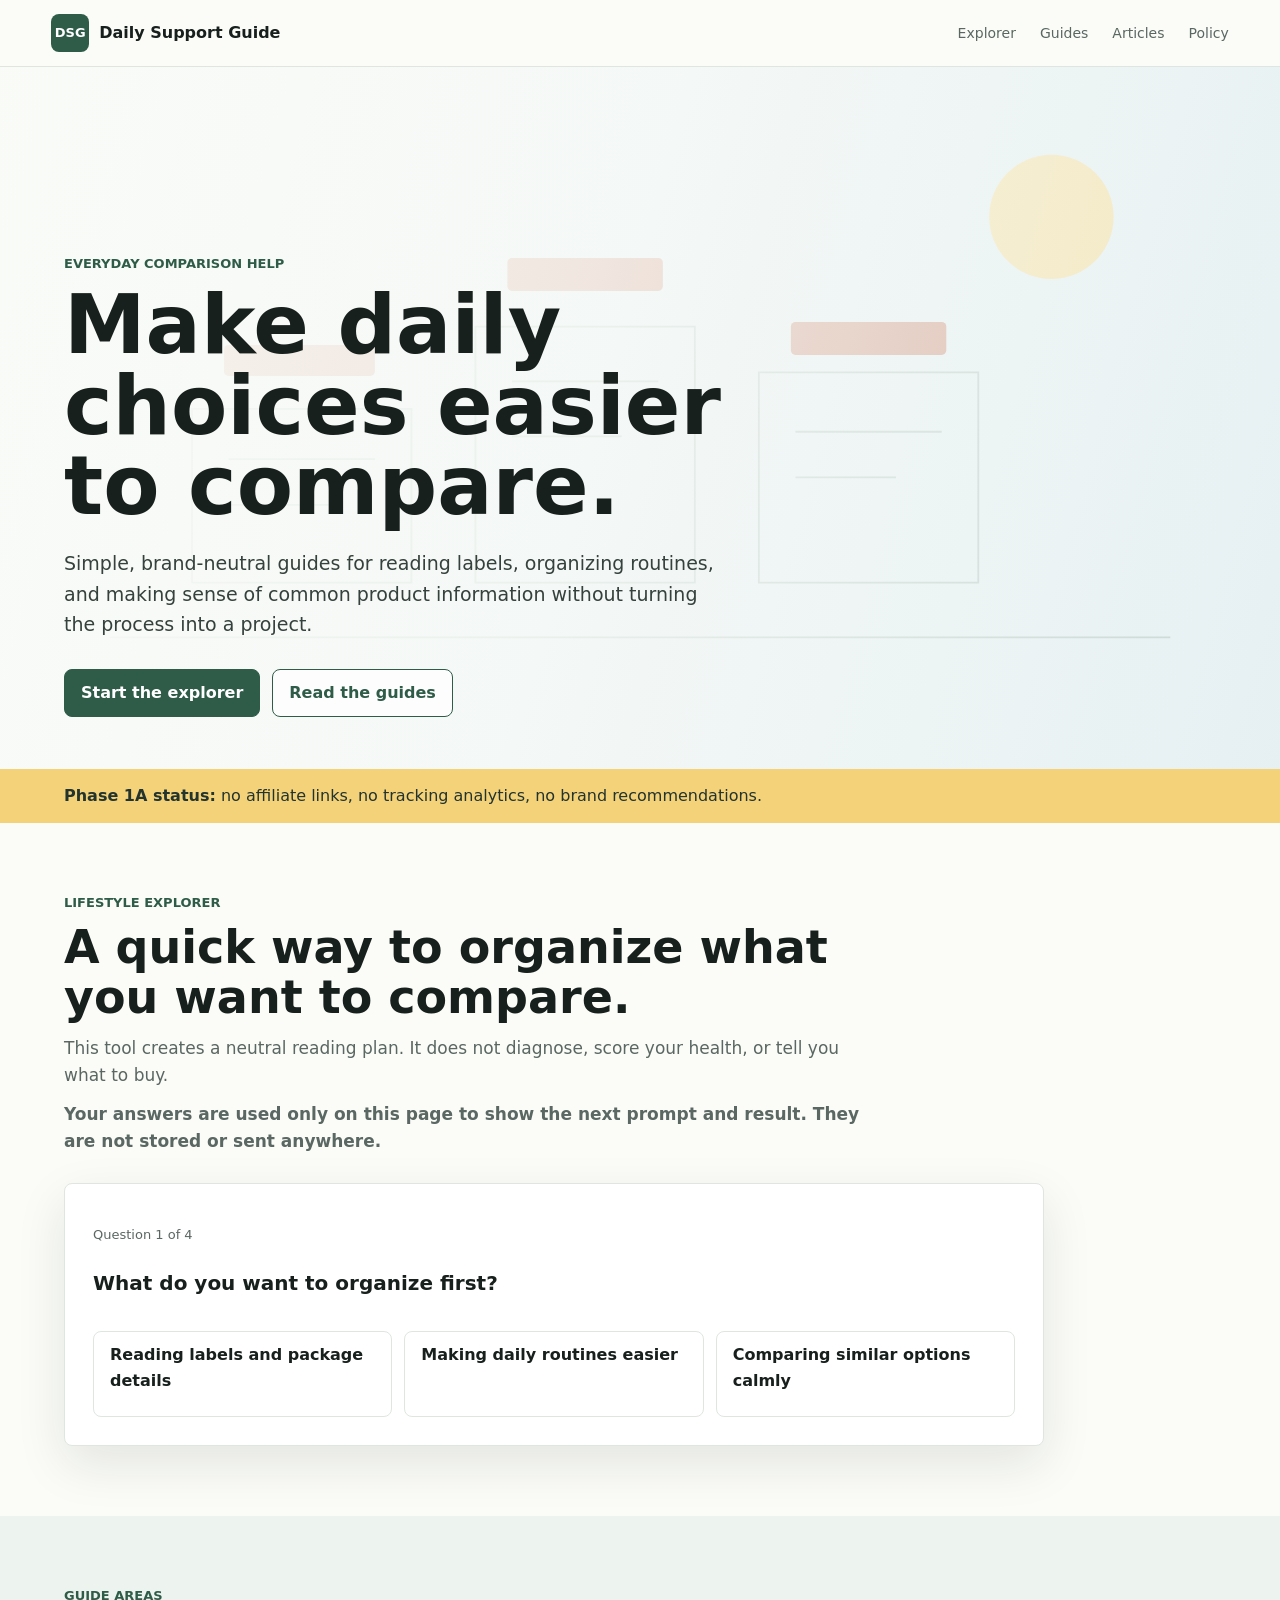
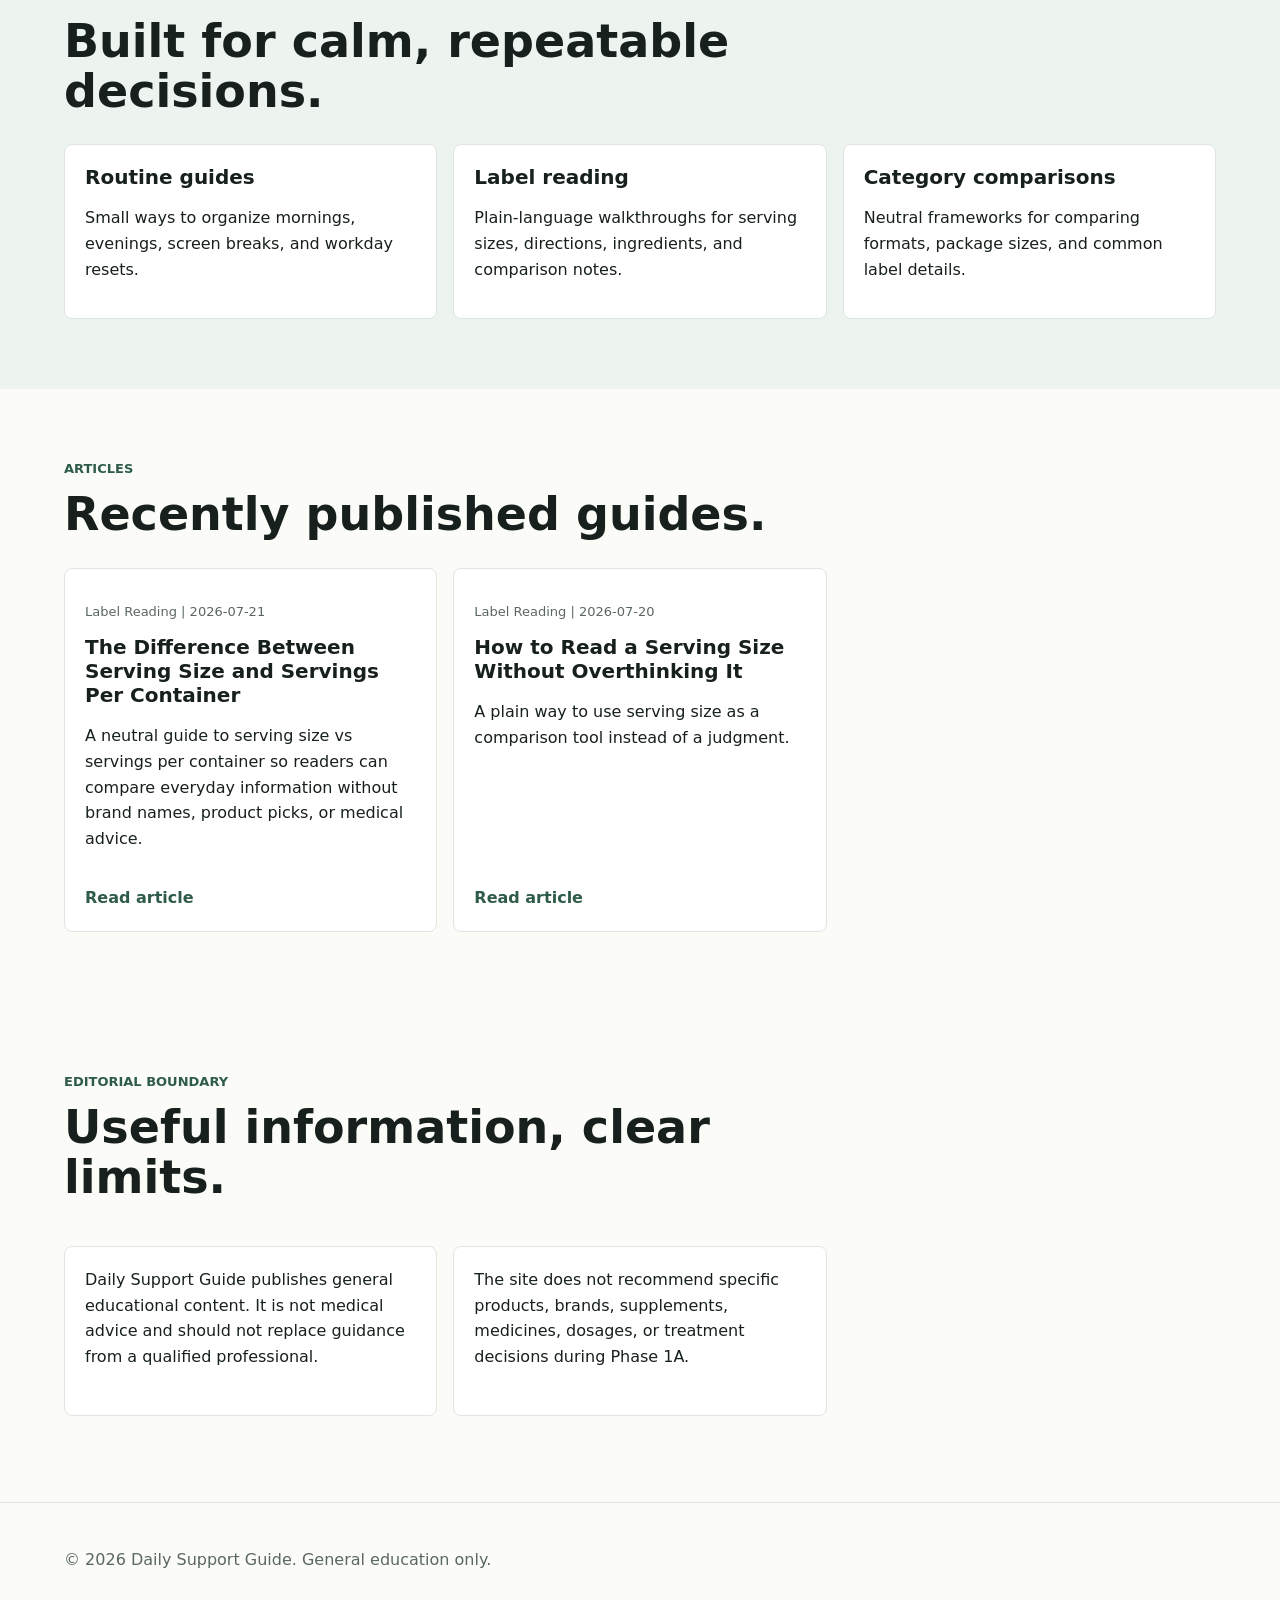
==== index.html @ e0738b6b "Use fresh quiz asset version key" ====
<!doctype html>
<html lang="en">
  <head>
    <meta charset="utf-8">
    <meta name="viewport" content="width=device-width, initial-scale=1">
    <title>Daily Support Guide</title>
    <meta name="description" content="Neutral daily guides for routines, label reading, and practical comparison habits.">
    <link rel="stylesheet" href="assets/styles.css?v=quiz-20260721c">
  </head>
  <body>
    <header class="site-header">
      <a class="brand" href="index.html" aria-label="Daily Support Guide home">
        <span class="brand-mark">DSG</span>
        <span>Daily Support Guide</span>
      </a>
      <nav aria-label="Primary navigation">
        <a href="#explorer">Explorer</a>
        <a href="#guides">Guides</a>
        <a href="#articles">Articles</a>
        <a href="#policy">Policy</a>
      </nav>
    </header>

    <main>
      <section class="hero">
        <div class="hero-inner">
          <p class="eyebrow">Everyday comparison help</p>
          <h1>Make daily choices easier to compare.</h1>
          <p class="hero-copy">Simple, brand-neutral guides for reading labels, organizing routines, and making sense of common product information without turning the process into a project.</p>
          <div class="hero-actions">
            <a class="button primary" href="#explorer">Start the explorer</a>
            <a class="button secondary" href="#articles">Read the guides</a>
          </div>
        </div>
      </section>

      <section class="notice-band" aria-label="Current site status">
        <div>
          <strong>Phase 1A status:</strong>
          no affiliate links, no tracking analytics, no brand recommendations.
        </div>
      </section>

      <section id="explorer" class="section">
        <div class="section-heading">
          <p class="eyebrow">Lifestyle Explorer</p>
          <h2>A quick way to organize what you want to compare.</h2>
          <p>This tool creates a neutral reading plan. It does not diagnose, score your health, or tell you what to buy.</p>
          <p class="privacy-note">Your answers are used only on this page to show the next prompt and result. They are not stored or sent anywhere.</p>
        </div>
        <div id="quizApp" class="tool-panel" aria-live="polite"></div>
      </section>

      <section id="guides" class="section muted">
        <div class="section-heading">
          <p class="eyebrow">Guide Areas</p>
          <h2>Built for calm, repeatable decisions.</h2>
        </div>
        <div class="guide-grid">
          <article class="guide-card">
            <h3>Routine guides</h3>
            <p>Small ways to organize mornings, evenings, screen breaks, and workday resets.</p>
          </article>
          <article class="guide-card">
            <h3>Label reading</h3>
            <p>Plain-language walkthroughs for serving sizes, directions, ingredients, and comparison notes.</p>
          </article>
          <article class="guide-card">
            <h3>Category comparisons</h3>
            <p>Neutral frameworks for comparing formats, package sizes, and common label details.</p>
          </article>
        </div>
      </section>

      <section id="articles" class="section">
        <div class="section-heading">
          <p class="eyebrow">Articles</p>
          <h2>Recently published guides.</h2>
        </div>
        <div id="articleList" class="article-list"></div>
      </section>

      <section id="policy" class="section policy">
        <div class="section-heading">
          <p class="eyebrow">Editorial Boundary</p>
          <h2>Useful information, clear limits.</h2>
        </div>
        <div class="policy-grid">
          <p>Daily Support Guide publishes general educational content. It is not medical advice and should not replace guidance from a qualified professional.</p>
          <p>The site does not recommend specific products, brands, supplements, medicines, dosages, or treatment decisions during Phase 1A.</p>
        </div>
      </section>
    </main>

    <footer class="site-footer">
      <p>&copy; <span id="year"></span> Daily Support Guide. General education only.</p>
    </footer>

    <script src="assets/content.js?v=quiz-20260721c"></script>
    <script src="assets/app.js?v=quiz-20260721c"></script>
  </body>
</html>
---- assets/styles.css ----
:root {
  --ink: #17201d;
  --muted: #5a6762;
  --line: #dfe6e0;
  --paper: #fbfcf8;
  --panel: #ffffff;
  --sage: #4f7561;
  --sage-dark: #2f5c49;
  --clay: #b85f43;
  --sky: #d9e9ef;
  --gold: #f3d27a;
  --shadow: 0 18px 50px rgba(23, 32, 29, 0.1);
}

* {
  box-sizing: border-box;
}

html {
  scroll-behavior: smooth;
}

body {
  margin: 0;
  color: var(--ink);
  background: var(--paper);
  font-family: Inter, ui-sans-serif, system-ui, -apple-system, BlinkMacSystemFont, "Segoe UI", sans-serif;
  line-height: 1.6;
}

a {
  color: inherit;
}

.site-header {
  position: sticky;
  top: 0;
  z-index: 5;
  display: flex;
  align-items: center;
  justify-content: space-between;
  gap: 24px;
  padding: 14px clamp(16px, 4vw, 56px);
  border-bottom: 1px solid var(--line);
  background: rgba(251, 252, 248, 0.94);
  backdrop-filter: blur(12px);
}

.brand {
  display: inline-flex;
  align-items: center;
  gap: 10px;
  font-weight: 780;
  text-decoration: none;
}

.brand-mark {
  display: inline-grid;
  width: 38px;
  height: 38px;
  place-items: center;
  border-radius: 8px;
  color: #fff;
  background: var(--sage-dark);
  font-size: 13px;
  letter-spacing: 0;
}

nav {
  display: flex;
  gap: clamp(10px, 2vw, 24px);
  color: var(--muted);
  font-size: 14px;
}

nav a {
  text-decoration: none;
}

nav a:hover {
  color: var(--ink);
}

.hero {
  min-height: min(78vh, 760px);
  display: grid;
  align-items: end;
  padding: 78px clamp(18px, 5vw, 72px) 52px;
  background:
    linear-gradient(105deg, rgba(251, 252, 248, 0.96) 0%, rgba(251, 252, 248, 0.82) 44%, rgba(251, 252, 248, 0.38) 100%),
    url("data:image/svg+xml,%3Csvg xmlns='http://www.w3.org/2000/svg' width='1400' height='820' viewBox='0 0 1400 820'%3E%3Crect width='1400' height='820' fill='%23d9e9ef'/%3E%3Cg fill='none' stroke='%234f7561' stroke-width='2' opacity='.35'%3E%3Cpath d='M120 650h1160'/%3E%3Cpath d='M210 590h240v-190H210zM520 590h240v-280H520zM830 590h240v-230H830z'/%3E%3Cpath d='M250 455h160M250 505h120M560 370h160M560 430h120M870 425h160M870 475h110'/%3E%3C/g%3E%3Cg fill='%23b85f43' opacity='.72'%3E%3Crect x='245' y='330' width='165' height='34' rx='5'/%3E%3Crect x='555' y='235' width='170' height='36' rx='5'/%3E%3Crect x='865' y='305' width='170' height='36' rx='5'/%3E%3C/g%3E%3Cg fill='%23f3d27a' opacity='.78'%3E%3Ccircle cx='1150' cy='190' r='68'/%3E%3C/g%3E%3C/svg%3E") center / cover;
}

.hero-inner {
  width: min(740px, 100%);
}

.eyebrow {
  margin: 0 0 10px;
  color: var(--sage-dark);
  font-size: 13px;
  font-weight: 760;
  letter-spacing: 0;
  text-transform: uppercase;
}

h1,
h2,
h3,
p {
  overflow-wrap: anywhere;
}

h1 {
  max-width: 720px;
  margin: 0;
  font-size: clamp(44px, 8vw, 82px);
  line-height: 0.98;
  letter-spacing: 0;
}

h2 {
  margin: 0;
  font-size: clamp(28px, 4vw, 46px);
  line-height: 1.08;
  letter-spacing: 0;
}

h3 {
  margin: 0 0 8px;
  font-size: 20px;
  line-height: 1.2;
}

.hero-copy {
  max-width: 650px;
  margin: 22px 0 0;
  color: #35413c;
  font-size: 19px;
}

.hero-actions {
  display: flex;
  flex-wrap: wrap;
  gap: 12px;
  margin-top: 30px;
}

.button,
button {
  display: inline-flex;
  min-height: 44px;
  align-items: center;
  justify-content: center;
  border: 1px solid var(--sage-dark);
  border-radius: 8px;
  padding: 10px 16px;
  font: inherit;
  font-weight: 720;
  text-decoration: none;
  cursor: pointer;
}

.button.primary,
button.primary {
  color: #fff;
  background: var(--sage-dark);
}

.button.secondary,
button.secondary {
  color: var(--sage-dark);
  background: rgba(255, 255, 255, 0.7);
}

.notice-band {
  padding: 14px clamp(18px, 5vw, 72px);
  color: #23332d;
  background: var(--gold);
}

.section {
  padding: 70px clamp(18px, 5vw, 72px);
}

.section.muted {
  background: #edf4ef;
}

.section-heading {
  width: min(820px, 100%);
  margin-bottom: 28px;
}

.section-heading p:not(.eyebrow) {
  margin: 12px 0 0;
  color: var(--muted);
  font-size: 17px;
}

.section-heading .privacy-note {
  color: var(--ink);
  font-size: 15px;
  font-weight: 600;
}

.tool-panel {
  width: min(980px, 100%);
  border: 1px solid var(--line);
  border-radius: 8px;
  padding: clamp(18px, 3vw, 28px);
  background: var(--panel);
  box-shadow: var(--shadow);
}

.question {
  display: grid;
  gap: 12px;
}

.option-grid {
  display: grid;
  grid-template-columns: repeat(3, minmax(0, 1fr));
  gap: 12px;
  margin-top: 16px;
}

.option-button {
  min-height: 86px;
  align-items: flex-start;
  justify-content: flex-start;
  border-color: var(--line);
  color: var(--ink);
  background: #fff;
  text-align: left;
}

.option-button:hover,
.option-button.selected {
  border-color: var(--sage);
  background: #f0f6f2;
}

.tool-actions {
  display: flex;
  flex-wrap: wrap;
  gap: 10px;
  margin-top: 18px;
}

.result-grid,
.guide-grid,
.article-list,
.policy-grid {
  display: grid;
  grid-template-columns: repeat(3, minmax(0, 1fr));
  gap: 16px;
}

.result-card,
.guide-card,
.article-card,
.policy-grid p {
  min-height: 170px;
  border: 1px solid var(--line);
  border-radius: 8px;
  padding: 20px;
  background: #fff;
}

.article-card {
  display: flex;
  flex-direction: column;
  justify-content: space-between;
  gap: 18px;
}

.article-card a {
  color: var(--sage-dark);
  font-weight: 760;
  text-decoration: none;
}

.meta {
  color: var(--muted);
  font-size: 13px;
}

.article-shell {
  padding: 56px clamp(18px, 5vw, 72px);
}

.article-view {
  width: min(820px, 100%);
  margin: 0 auto;
  border: 1px solid var(--line);
  border-radius: 8px;
  padding: clamp(24px, 5vw, 54px);
  background: #fff;
  box-shadow: var(--shadow);
}

.article-view h1 {
  font-size: clamp(34px, 5vw, 56px);
}

.article-view h2 {
  margin-top: 34px;
  font-size: 25px;
}

.article-view p,
.article-view li {
  color: #303b36;
  font-size: 18px;
}

.site-footer {
  padding: 28px clamp(18px, 5vw, 72px);
  border-top: 1px solid var(--line);
  color: var(--muted);
}

@media (max-width: 760px) {
  .site-header {
    align-items: flex-start;
    flex-direction: column;
    gap: 12px;
  }

  nav {
    width: 100%;
    overflow-x: auto;
    padding-bottom: 2px;
  }

  .hero {
    min-height: 680px;
  }

  .option-grid,
  .result-grid,
  .guide-grid,
  .article-list,
  .policy-grid {
    grid-template-columns: 1fr;
  }
}
:root {
  --ink: #17201d;
  --muted: #5a6762;
  --line: #dfe6e0;
  --paper: #fbfcf8;
  --panel: #ffffff;
  --sage: #4f7561;
  --sage-dark: #2f5c49;
  --clay: #b85f43;
  --sky: #d9e9ef;
  --gold: #f3d27a;
  --shadow: 0 18px 50px rgba(23, 32, 29, 0.1);
}

* {
  box-sizing: border-box;
}

html {
  scroll-behavior: smooth;
}

body {
  margin: 0;
  color: var(--ink);
  background: var(--paper);
  font-family: Inter, ui-sans-serif, system-ui, -apple-system, BlinkMacSystemFont, "Segoe UI", sans-serif;
  line-height: 1.6;
}

a {
  color: inherit;
}

.site-header {
  position: sticky;
  top: 0;
  z-index: 5;
  display: flex;
  align-items: center;
  justify-content: space-between;
  gap: 24px;
  padding: 14px clamp(16px, 4vw, 56px);
  border-bottom: 1px solid var(--line);
  background: rgba(251, 252, 248, 0.94);
  backdrop-filter: blur(12px);
}

.brand {
  display: inline-flex;
  align-items: center;
  gap: 10px;
  font-weight: 780;
  text-decoration: none;
}

.brand-mark {
  display: inline-grid;
  width: 38px;
  height: 38px;
  place-items: center;
  border-radius: 8px;
  color: #fff;
  background: var(--sage-dark);
  font-size: 13px;
  letter-spacing: 0;
}

nav {
  display: flex;
  gap: clamp(10px, 2vw, 24px);
  color: var(--muted);
  font-size: 14px;
}

nav a {
  text-decoration: none;
}

nav a:hover {
  color: var(--ink);
}

.hero {
  min-height: min(78vh, 760px);
  display: grid;
  align-items: end;
  padding: 78px clamp(18px, 5vw, 72px) 52px;
  background:
    linear-gradient(105deg, rgba(251, 252, 248, 0.96) 0%, rgba(251, 252, 248, 0.82) 44%, rgba(251, 252, 248, 0.38) 100%),
    url("data:image/svg+xml,%3Csvg xmlns='http://www.w3.org/2000/svg' width='1400' height='820' viewBox='0 0 1400 820'%3E%3Crect width='1400' height='820' fill='%23d9e9ef'/%3E%3Cg fill='none' stroke='%234f7561' stroke-width='2' opacity='.35'%3E%3Cpath d='M120 650h1160'/%3E%3Cpath d='M210 590h240v-190H210zM520 590h240v-280H520zM830 590h240v-230H830z'/%3E%3Cpath d='M250 455h160M250 505h120M560 370h160M560 430h120M870 425h160M870 475h110'/%3E%3C/g%3E%3Cg fill='%23b85f43' opacity='.72'%3E%3Crect x='245' y='330' width='165' height='34' rx='5'/%3E%3Crect x='555' y='235' width='170' height='36' rx='5'/%3E%3Crect x='865' y='305' width='170' height='36' rx='5'/%3E%3C/g%3E%3Cg fill='%23f3d27a' opacity='.78'%3E%3Ccircle cx='1150' cy='190' r='68'/%3E%3C/g%3E%3C/svg%3E") center / cover;
}

.hero-inner {
  width: min(740px, 100%);
}

.eyebrow {
  margin: 0 0 10px;
  color: var(--sage-dark);
  font-size: 13px;
  font-weight: 760;
  letter-spacing: 0;
  text-transform: uppercase;
}

h1,
h2,
h3,
p {
  overflow-wrap: anywhere;
}

h1 {
  max-width: 720px;
  margin: 0;
  font-size: clamp(44px, 8vw, 82px);
  line-height: 0.98;
  letter-spacing: 0;
}

h2 {
  margin: 0;
  font-size: clamp(28px, 4vw, 46px);
  line-height: 1.08;
  letter-spacing: 0;
}

h3 {
  margin: 0 0 8px;
  font-size: 20px;
  line-height: 1.2;
}

.hero-copy {
  max-width: 650px;
  margin: 22px 0 0;
  color: #35413c;
  font-size: 19px;
}

.hero-actions {
  display: flex;
  flex-wrap: wrap;
  gap: 12px;
  margin-top: 30px;
}

.button,
button {
  display: inline-flex;
  min-height: 44px;
  align-items: center;
  justify-content: center;
  border: 1px solid var(--sage-dark);
  border-radius: 8px;
  padding: 10px 16px;
  font: inherit;
  font-weight: 720;
  text-decoration: none;
  cursor: pointer;
}

.button.primary,
button.primary {
  color: #fff;
  background: var(--sage-dark);
}

.button.secondary,
button.secondary {
  color: var(--sage-dark);
  background: rgba(255, 255, 255, 0.7);
}

.notice-band {
  padding: 14px clamp(18px, 5vw, 72px);
  color: #23332d;
  background: var(--gold);
}

.section {
  padding: 70px clamp(18px, 5vw, 72px);
}

.section.muted {
  background: #edf4ef;
}

.section-heading {
  width: min(820px, 100%);
  margin-bottom: 28px;
}

.section-heading p:not(.eyebrow) {
  margin: 12px 0 0;
  color: var(--muted);
  font-size: 17px;
}

.tool-panel {
  width: min(980px, 100%);
  border: 1px solid var(--line);
  border-radius: 8px;
  padding: clamp(18px, 3vw, 28px);
  background: var(--panel);
  box-shadow: var(--shadow);
}

.question {
  display: grid;
  gap: 12px;
}

.option-grid {
  display: grid;
  grid-template-columns: repeat(3, minmax(0, 1fr));
  gap: 12px;
  margin-top: 16px;
}

.option-button {
  min-height: 86px;
  align-items: flex-start;
  justify-content: flex-start;
  border-color: var(--line);
  color: var(--ink);
  background: #fff;
  text-align: left;
}

.option-button:hover,
.option-button.selected {
  border-color: var(--sage);
  background: #f0f6f2;
}

.tool-actions {
  display: flex;
  flex-wrap: wrap;
  gap: 10px;
  margin-top: 18px;
}

.result-grid,
.guide-grid,
.article-list,
.policy-grid {
  display: grid;
  grid-template-columns: repeat(3, minmax(0, 1fr));
  gap: 16px;
}

.result-card,
.guide-card,
.article-card,
.policy-grid p {
  min-height: 170px;
  border: 1px solid var(--line);
  border-radius: 8px;
  padding: 20px;
  background: #fff;
}

.article-card {
  display: flex;
  flex-direction: column;
  justify-content: space-between;
  gap: 18px;
}

.article-card a {
  color: var(--sage-dark);
  font-weight: 760;
  text-decoration: none;
}

.meta {
  color: var(--muted);
  font-size: 13px;
}

.article-shell {
  padding: 56px clamp(18px, 5vw, 72px);
}

.article-view {
  width: min(820px, 100%);
  margin: 0 auto;
  border: 1px solid var(--line);
  border-radius: 8px;
  padding: clamp(24px, 5vw, 54px);
  background: #fff;
  box-shadow: var(--shadow);
}

.article-view h1 {
  font-size: clamp(34px, 5vw, 56px);
}

.article-view h2 {
  margin-top: 34px;
  font-size: 25px;
}

.article-view p,
.article-view li {
  color: #303b36;
  font-size: 18px;
}

.site-footer {
  padding: 28px clamp(18px, 5vw, 72px);
  border-top: 1px solid var(--line);
  color: var(--muted);
}

@media (max-width: 760px) {
  .site-header {
    align-items: flex-start;
    flex-direction: column;
    gap: 12px;
  }

  nav {
    width: 100%;
    overflow-x: auto;
    padding-bottom: 2px;
  }

  .hero {
    min-height: 680px;
  }

  .option-grid,
  .result-grid,
  .guide-grid,
  .article-list,
  .policy-grid {
    grid-template-columns: 1fr;
  }
}
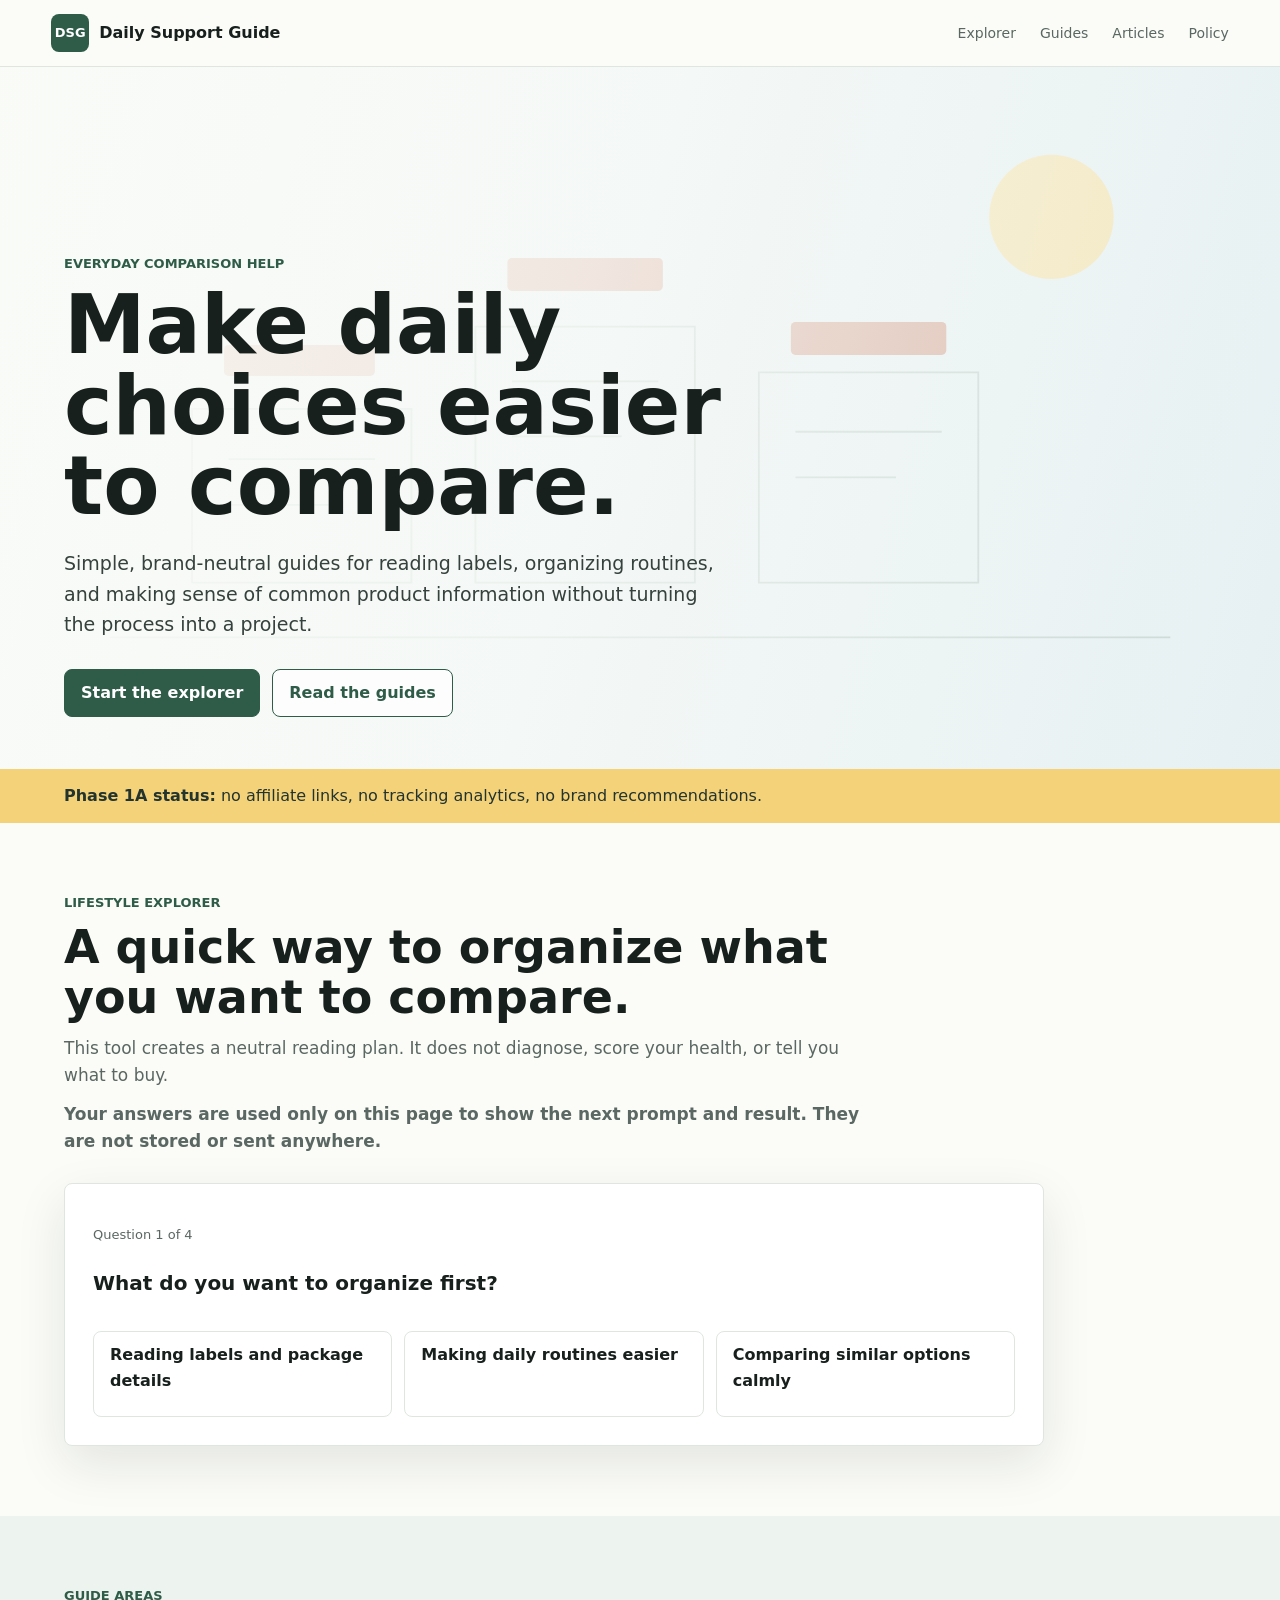
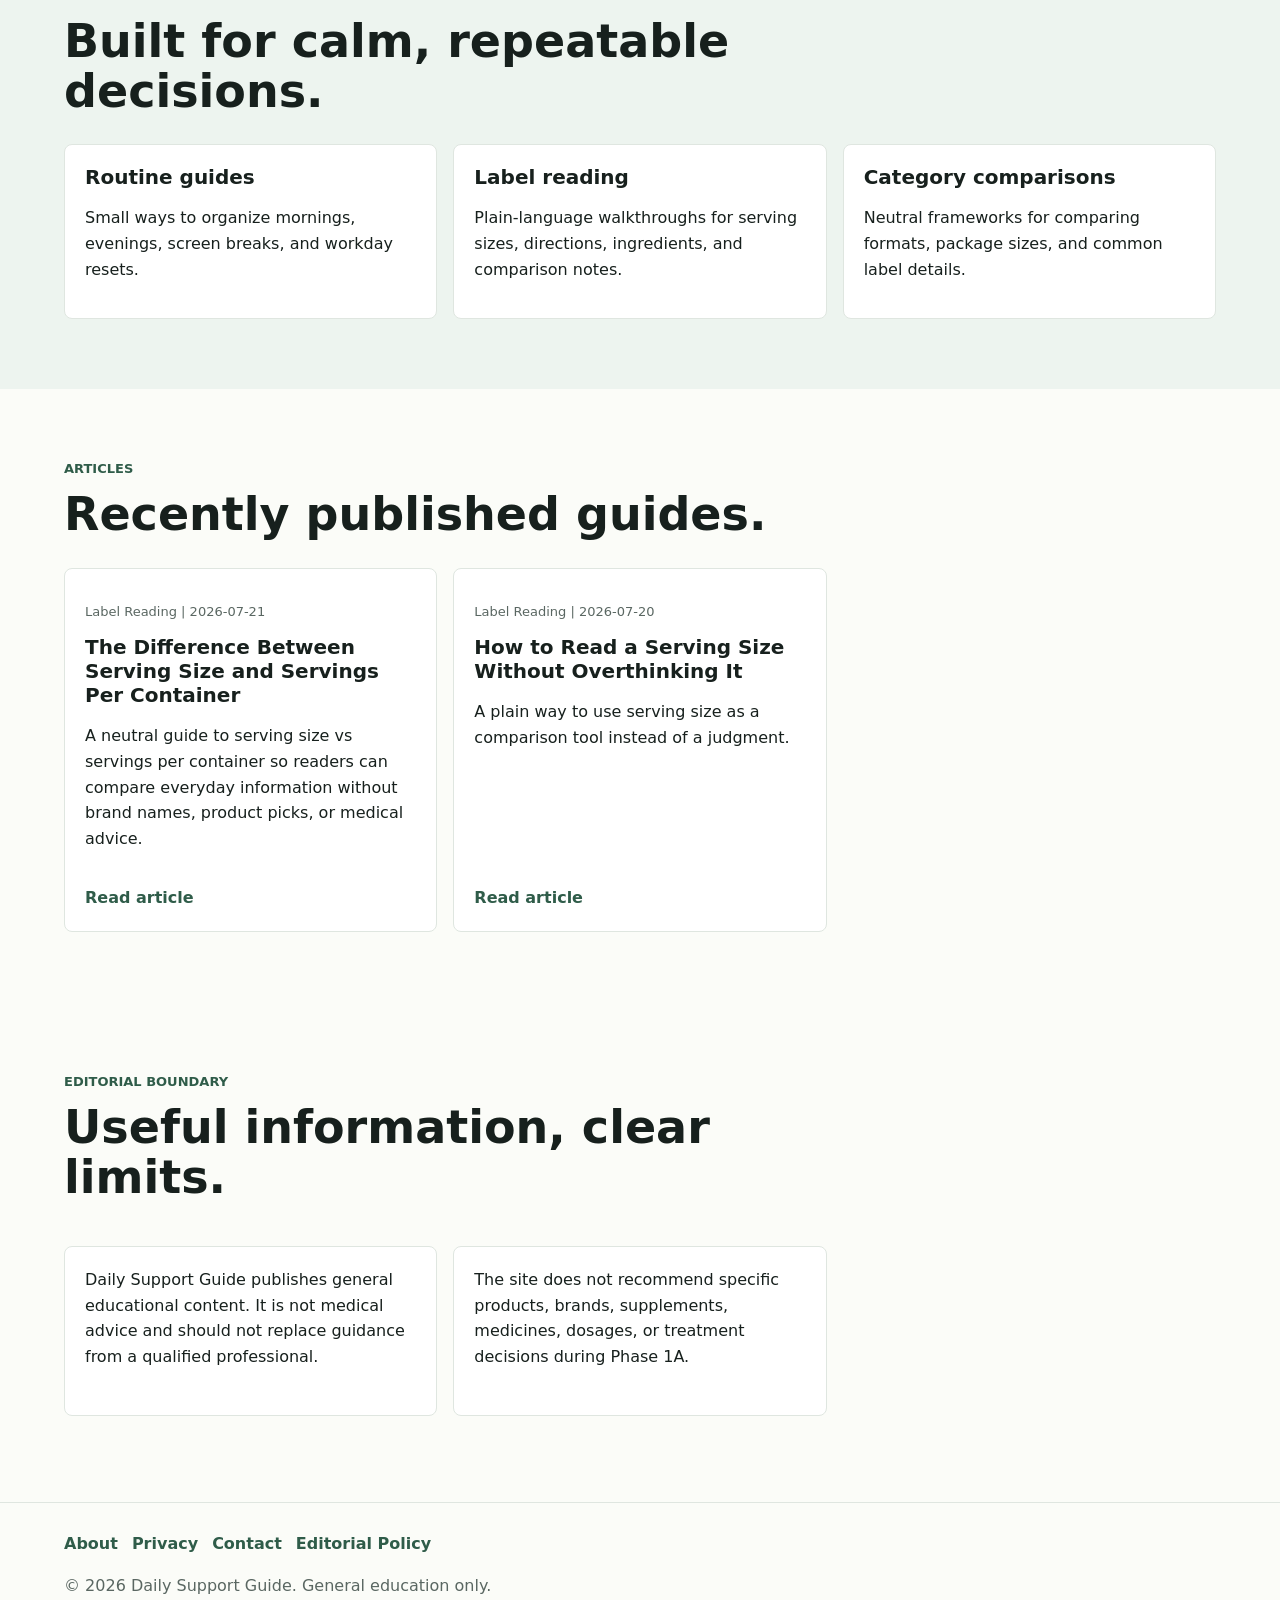
==== commit bb26b229: "Add A+ readiness gate and trust pages" ====
--- a/index.html
+++ b/index.html
@@ -5,7 +5,8 @@
     <meta name="viewport" content="width=device-width, initial-scale=1">
     <title>Daily Support Guide</title>
     <meta name="description" content="Neutral daily guides for routines, label reading, and practical comparison habits.">
-    <link rel="stylesheet" href="assets/styles.css?v=quiz-20260721c">
+    <link rel="canonical" href="https://dailysupportguide.com/index.html">
+    <link rel="stylesheet" href="assets/styles.css?v=quiz-1784646000">
   </head>
   <body>
     <header class="site-header">
@@ -17,7 +18,7 @@
         <a href="#explorer">Explorer</a>
         <a href="#guides">Guides</a>
         <a href="#articles">Articles</a>
-        <a href="#policy">Policy</a>
+        <a href="editorial-policy.html">Policy</a>
       </nav>
     </header>
 
@@ -93,10 +94,16 @@
     </main>
 
     <footer class="site-footer">
+      <div class="footer-links">
+        <a href="about.html">About</a>
+        <a href="privacy.html">Privacy</a>
+        <a href="contact.html">Contact</a>
+        <a href="editorial-policy.html">Editorial Policy</a>
+      </div>
       <p>&copy; <span id="year"></span> Daily Support Guide. General education only.</p>
     </footer>
 
-    <script src="assets/content.js?v=quiz-20260721c"></script>
-    <script src="assets/app.js?v=quiz-20260721c"></script>
+    <script src="assets/content.js?v=quiz-1784646000"></script>
+    <script src="assets/app.js?v=quiz-1784646000"></script>
   </body>
 </html>
--- a/assets/styles.css
+++ b/assets/styles.css
@@ -321,6 +321,48 @@
   color: var(--muted);
 }
 
+.page-shell {
+  padding: 56px clamp(18px, 5vw, 72px);
+}
+
+.page-view {
+  width: min(820px, 100%);
+  margin: 0 auto;
+  border: 1px solid var(--line);
+  border-radius: 8px;
+  padding: clamp(24px, 5vw, 54px);
+  background: #fff;
+  box-shadow: var(--shadow);
+}
+
+.page-view h1 {
+  font-size: clamp(34px, 5vw, 56px);
+}
+
+.page-view h2 {
+  margin-top: 34px;
+  font-size: 25px;
+}
+
+.page-view p,
+.page-view li {
+  color: #303b36;
+  font-size: 18px;
+}
+
+.footer-links {
+  display: flex;
+  flex-wrap: wrap;
+  gap: 14px;
+  margin-bottom: 10px;
+}
+
+.footer-links a {
+  color: var(--sage-dark);
+  font-weight: 700;
+  text-decoration: none;
+}
+
 @media (max-width: 760px) {
   .site-header {
     align-items: flex-start;
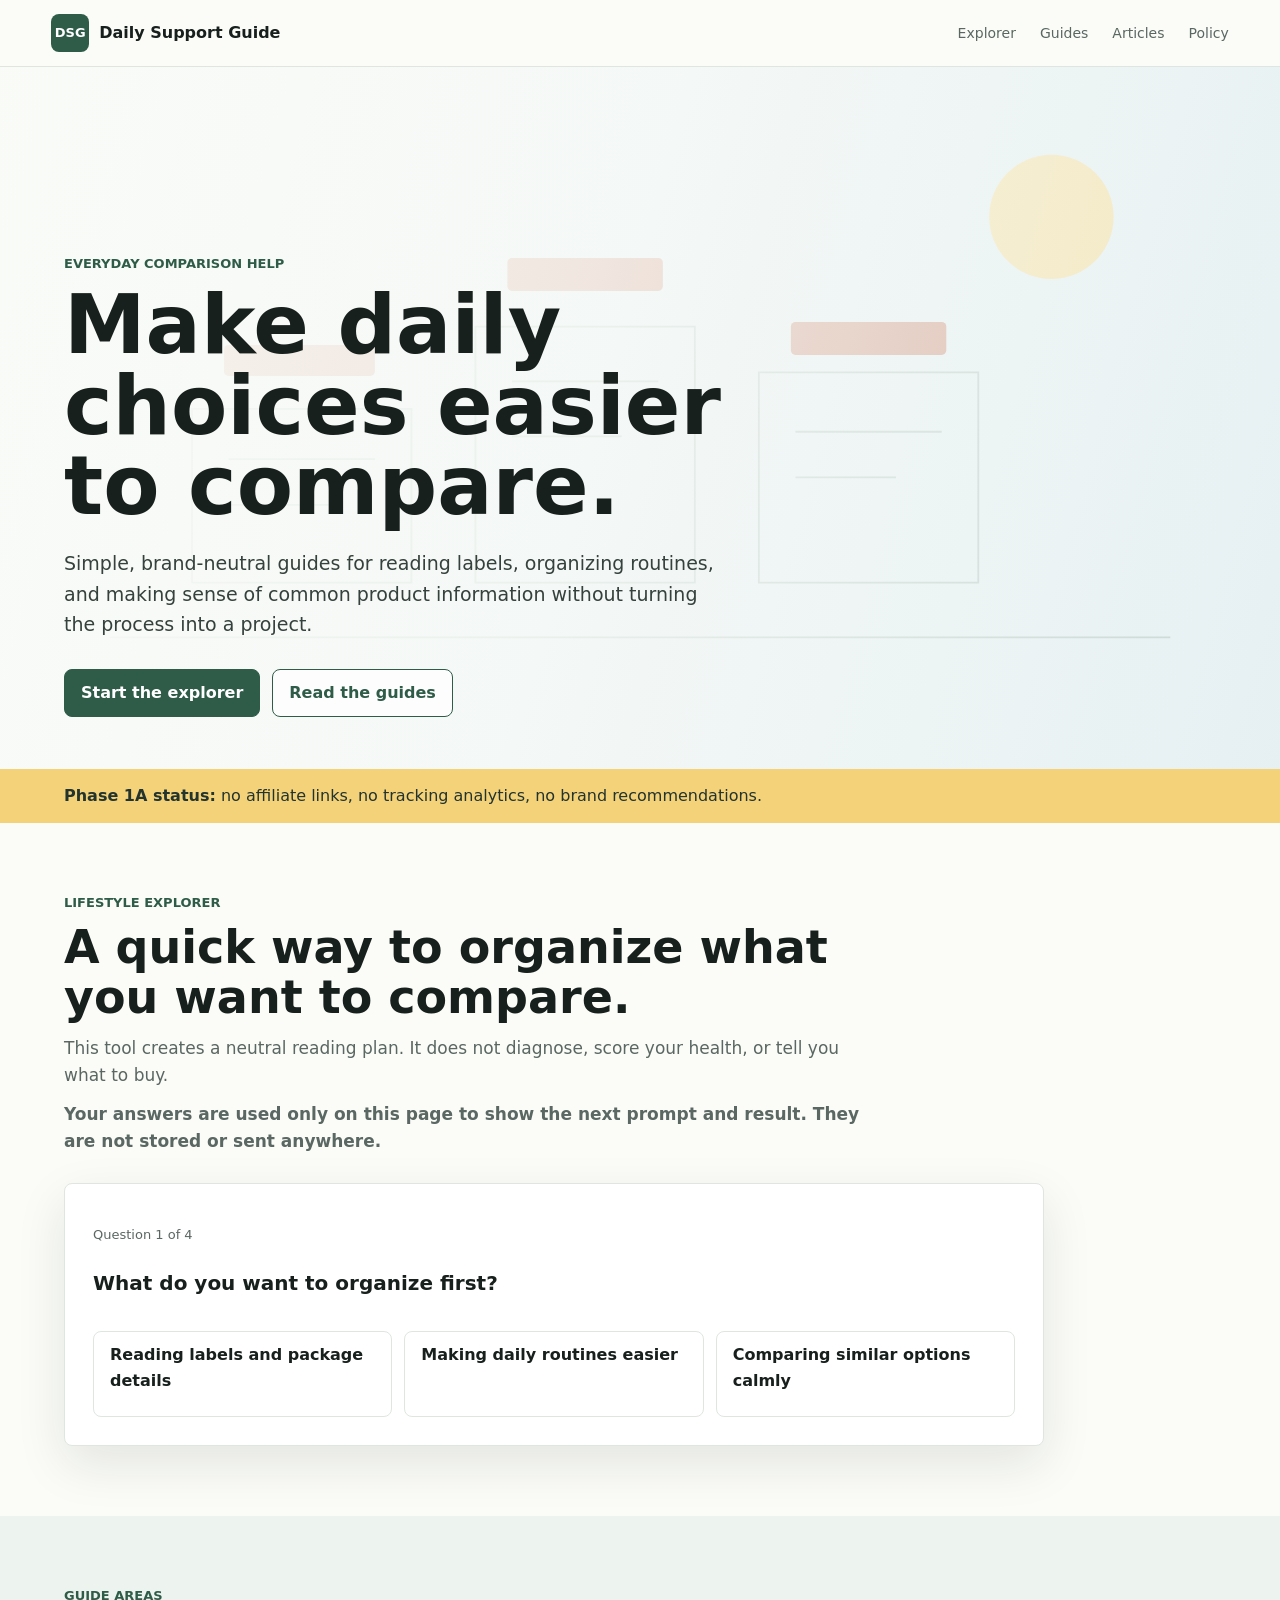
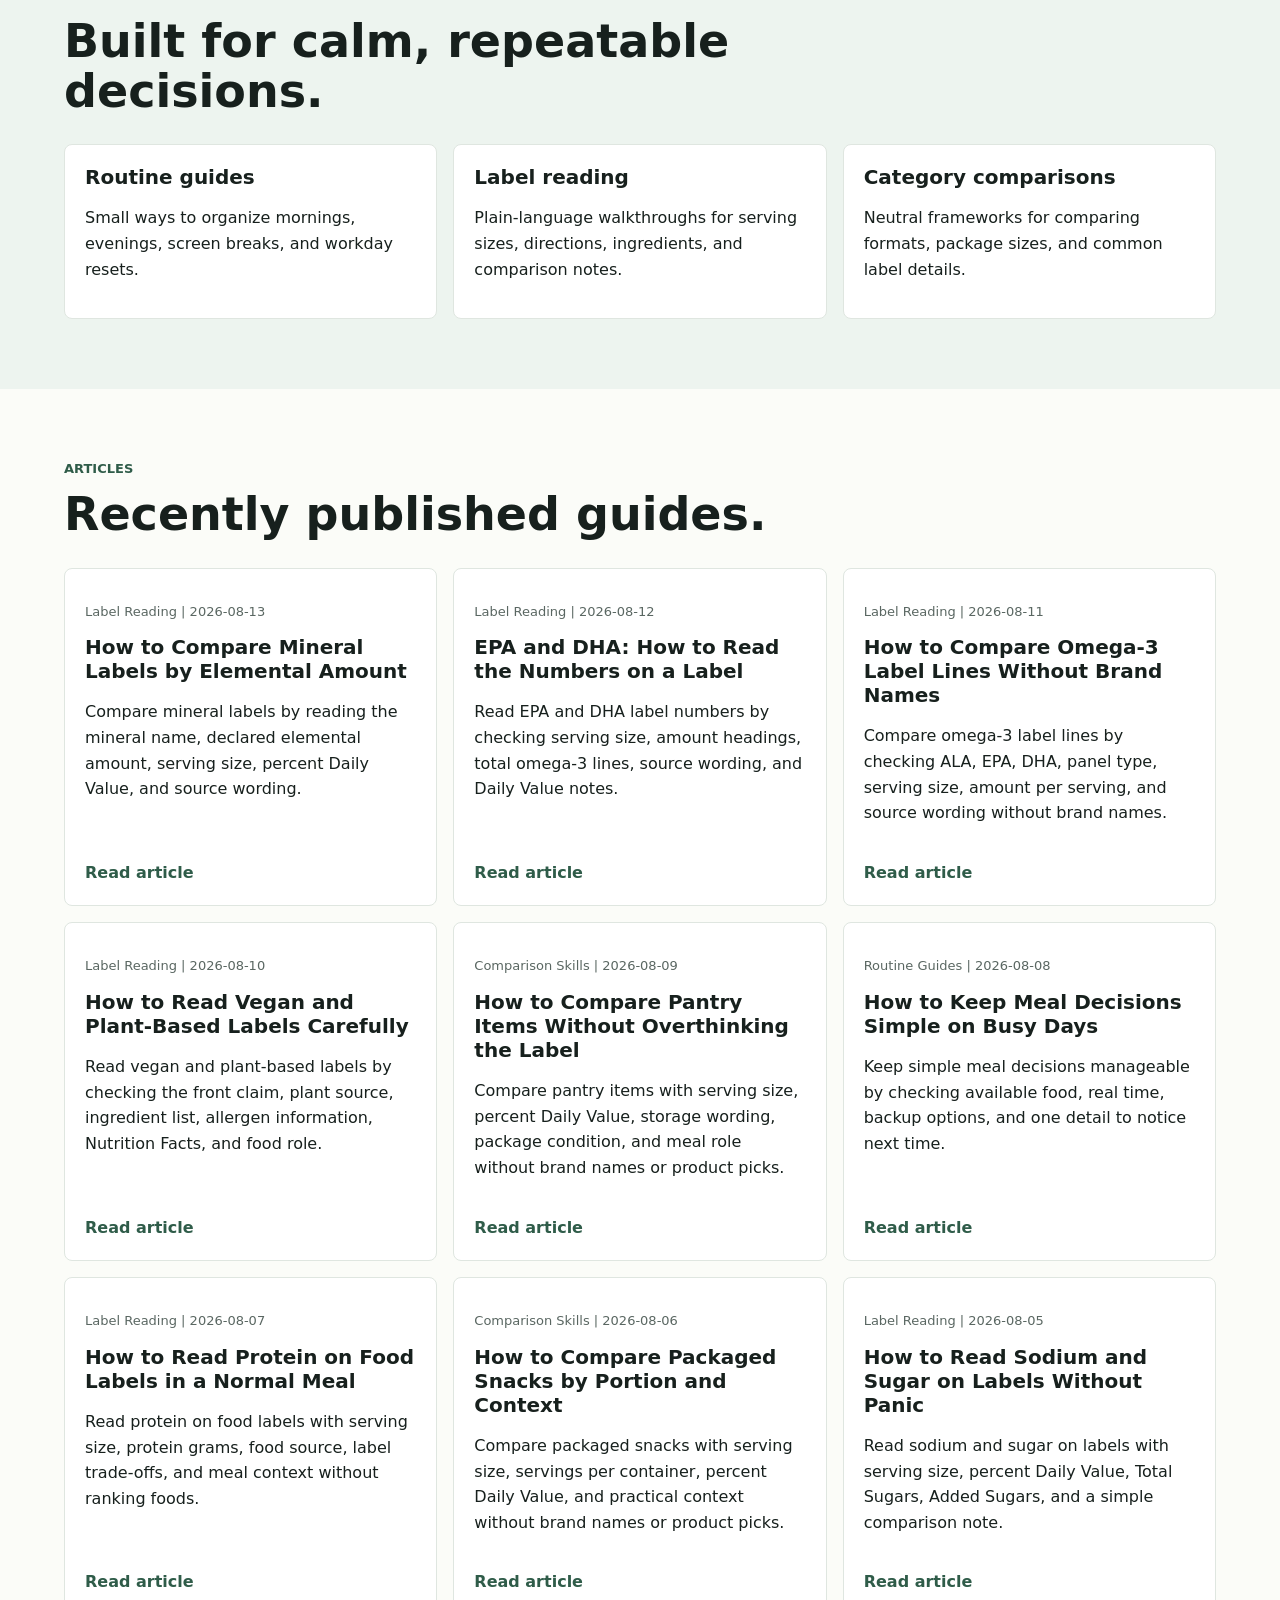
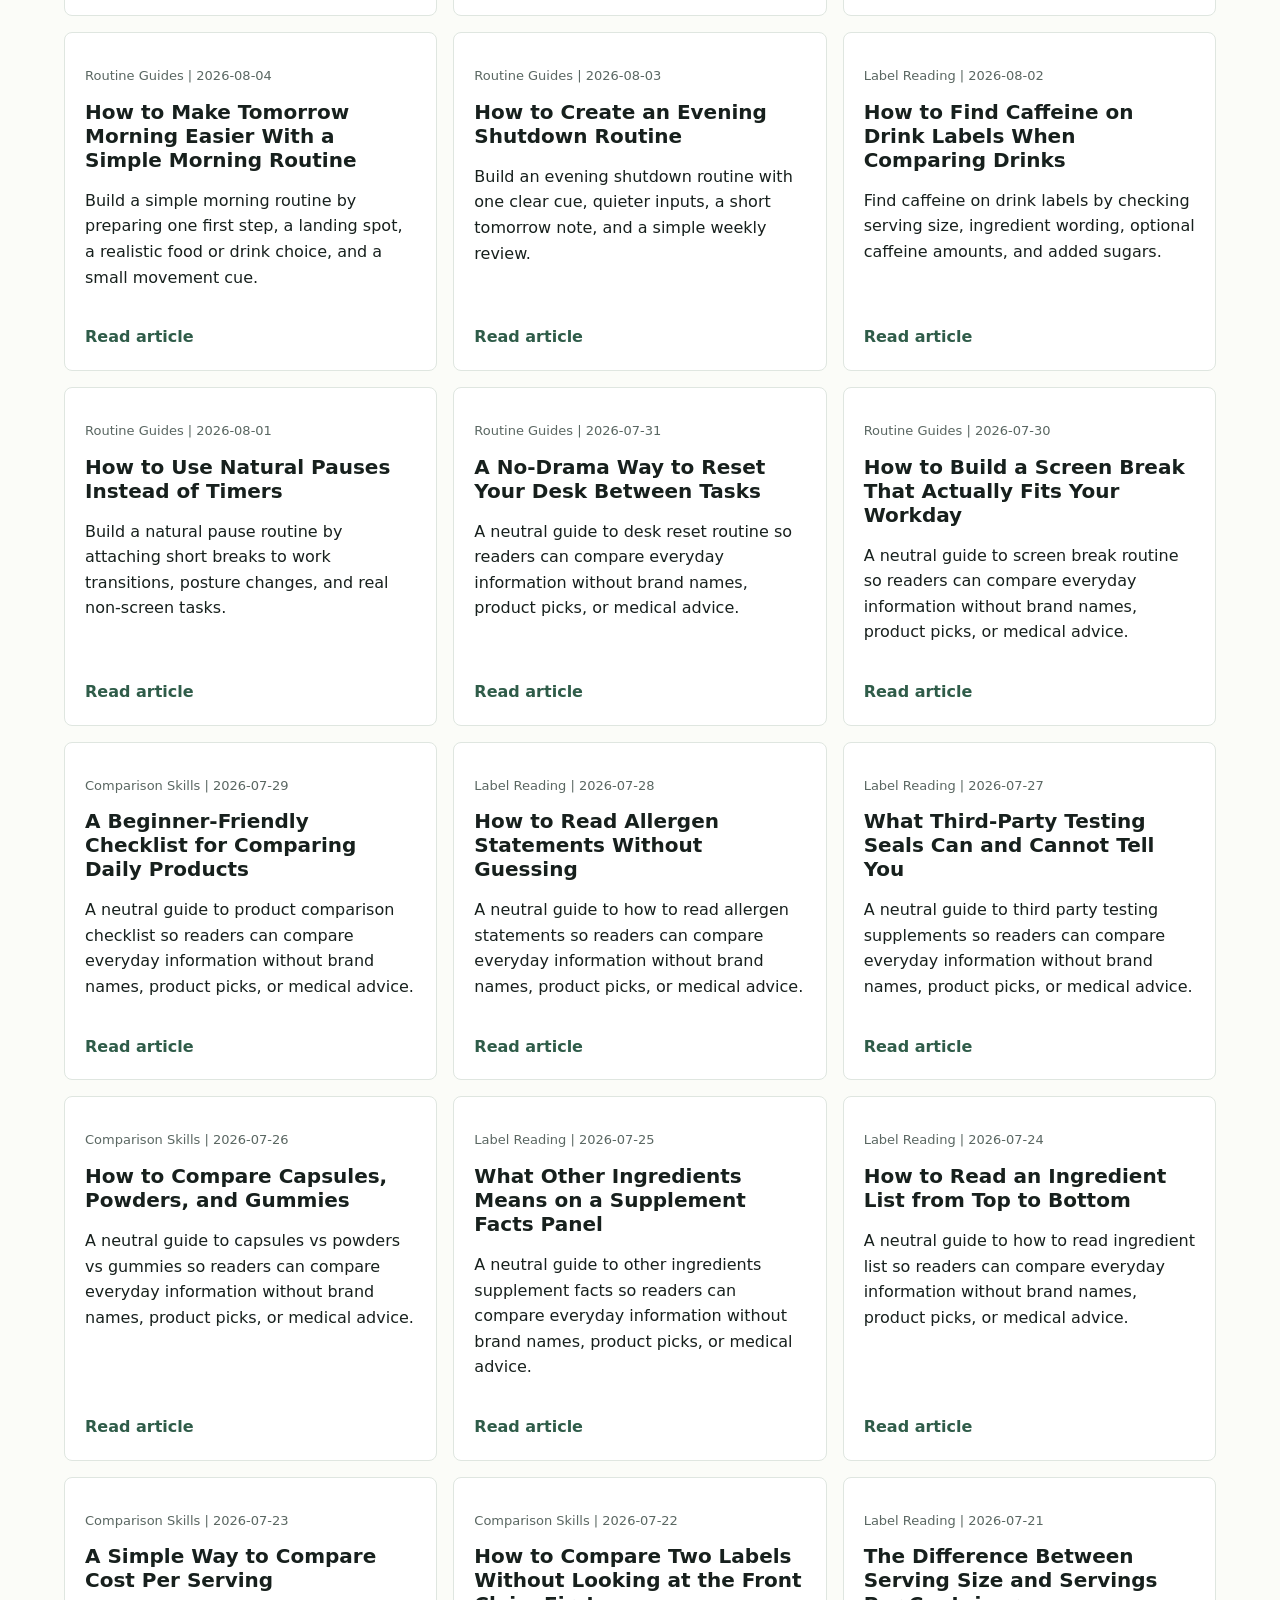
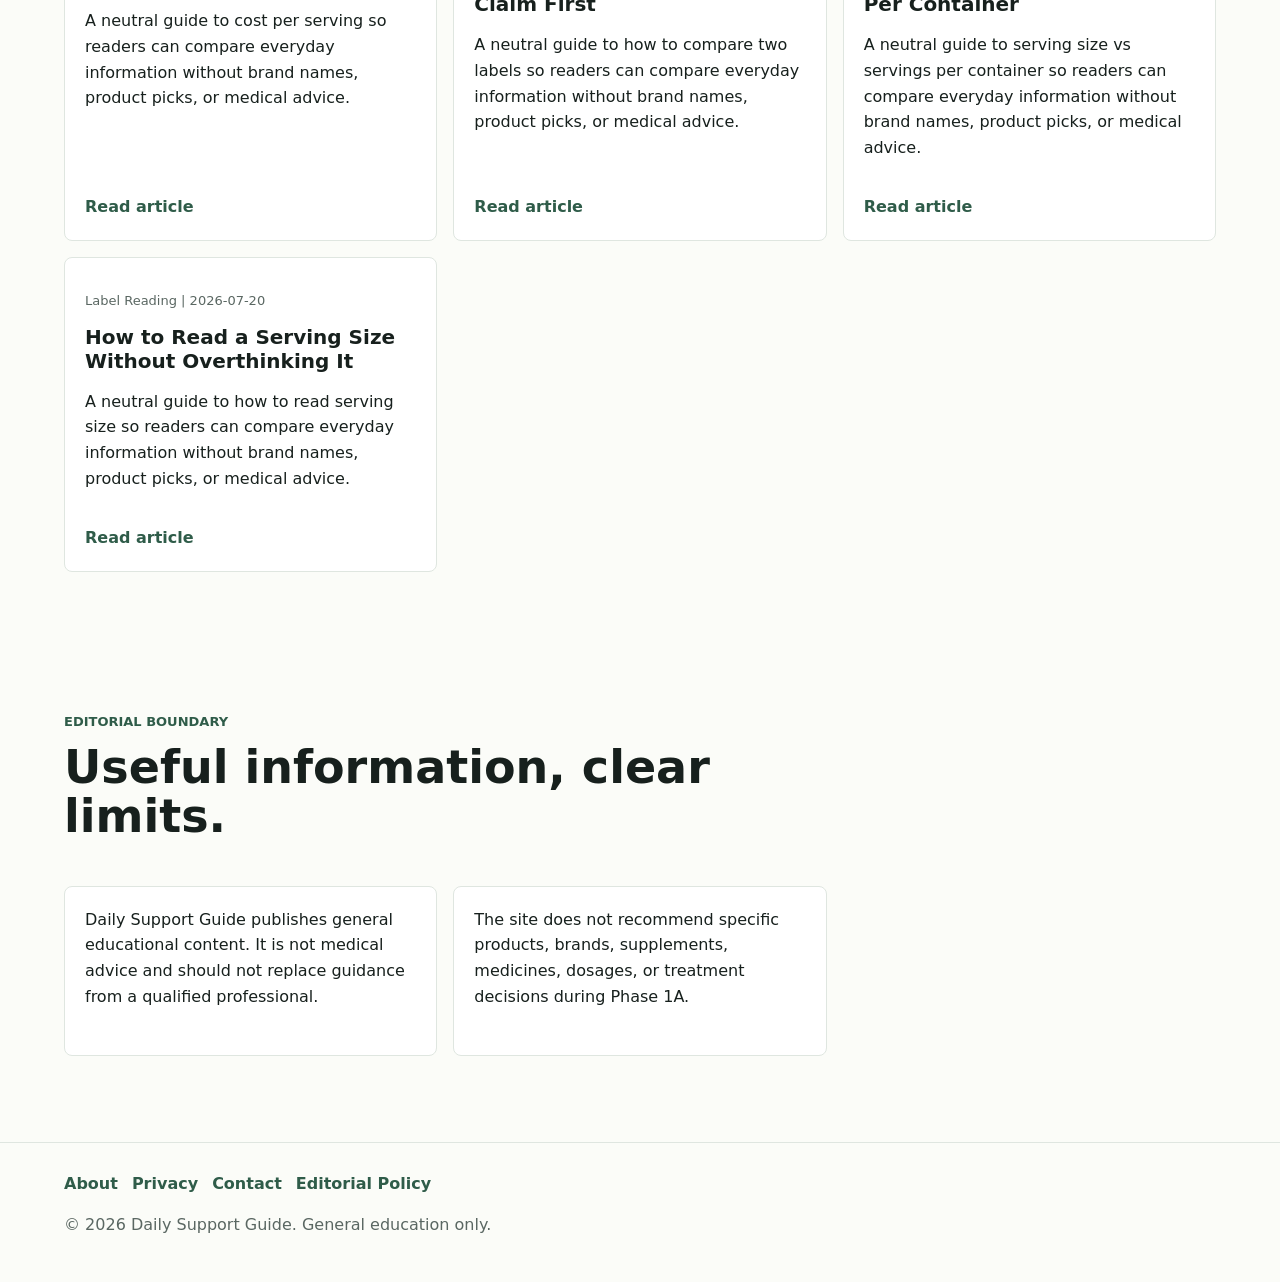
==== commit c1c51312: "Load scheduled article backfill on home page" ====
--- a/index.html
+++ b/index.html
@@ -104,6 +104,6 @@
     </footer>
 
     <script src="assets/content.js?v=quiz-1784646000"></script>
-    <script src="assets/app.js?v=quiz-1784646000"></script>
+    <script src="assets/app-loader.js?v=publish-20260728"></script>
   </body>
 </html>
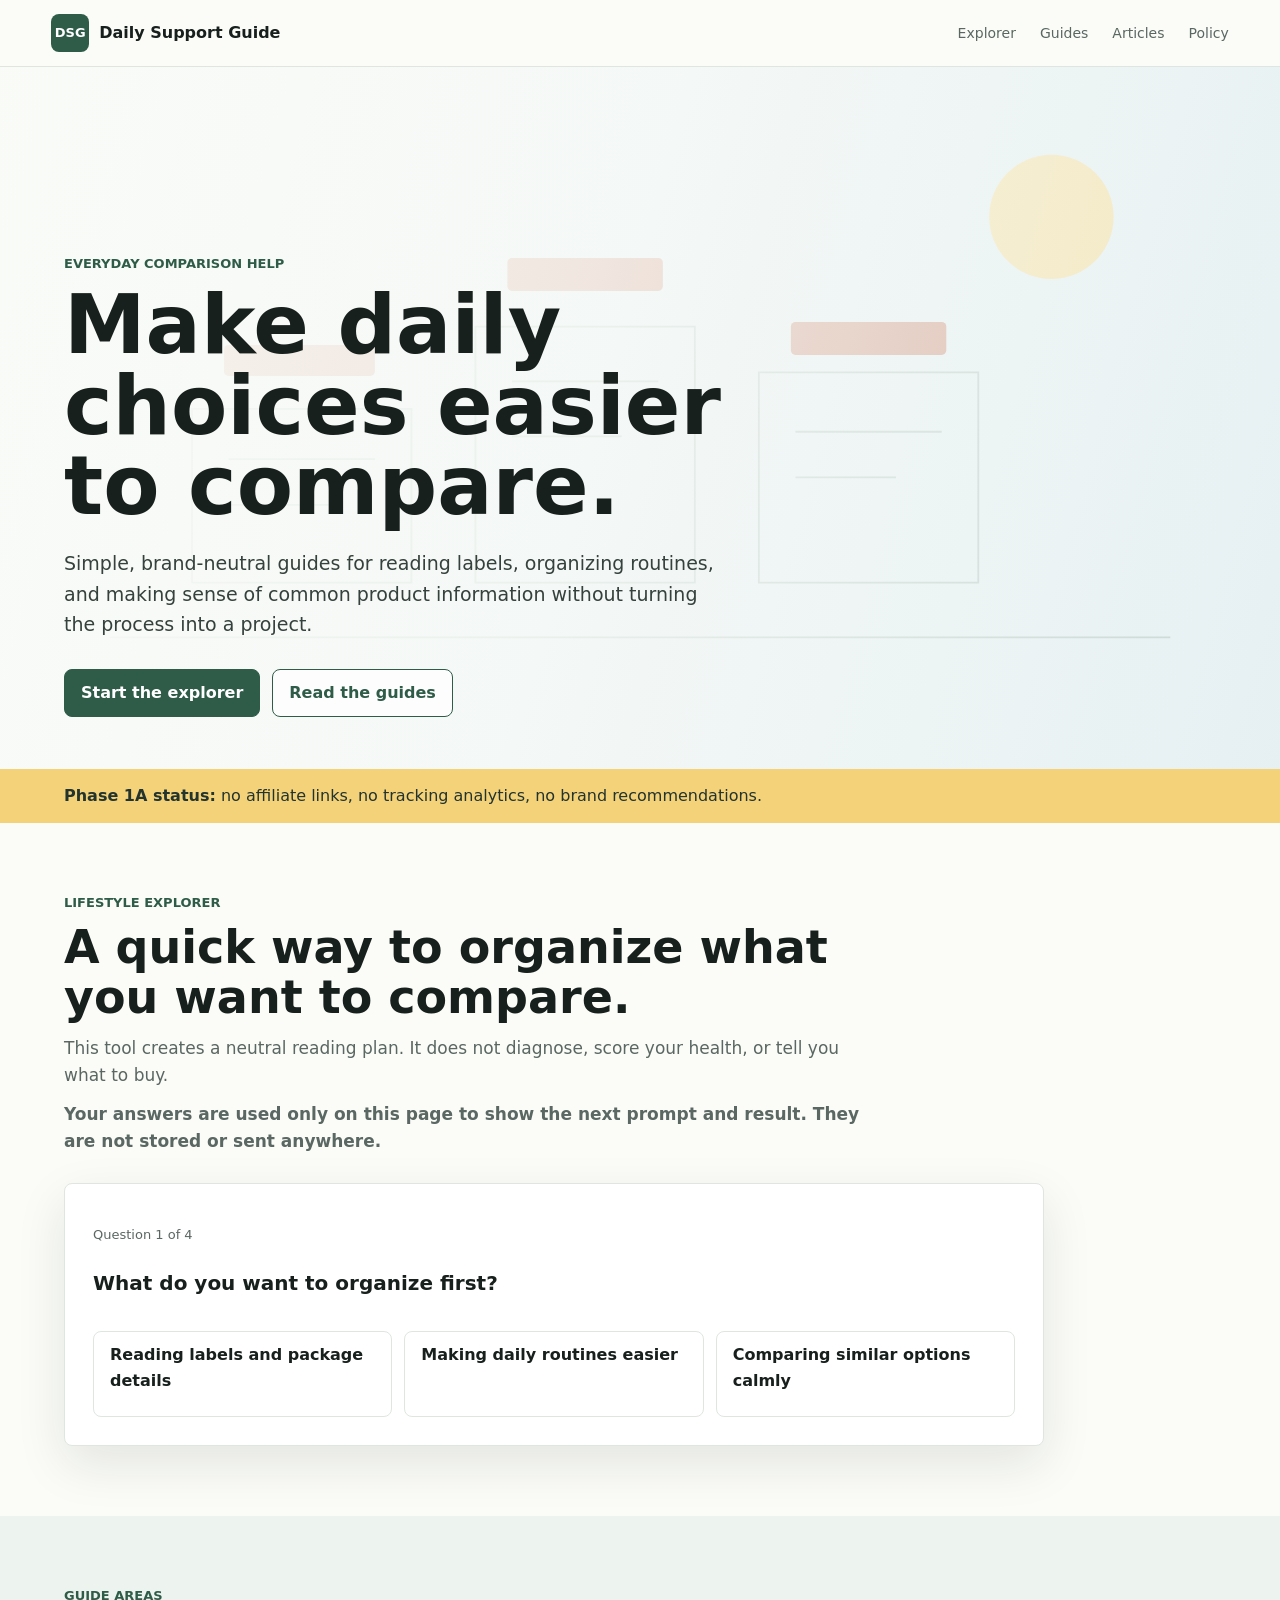
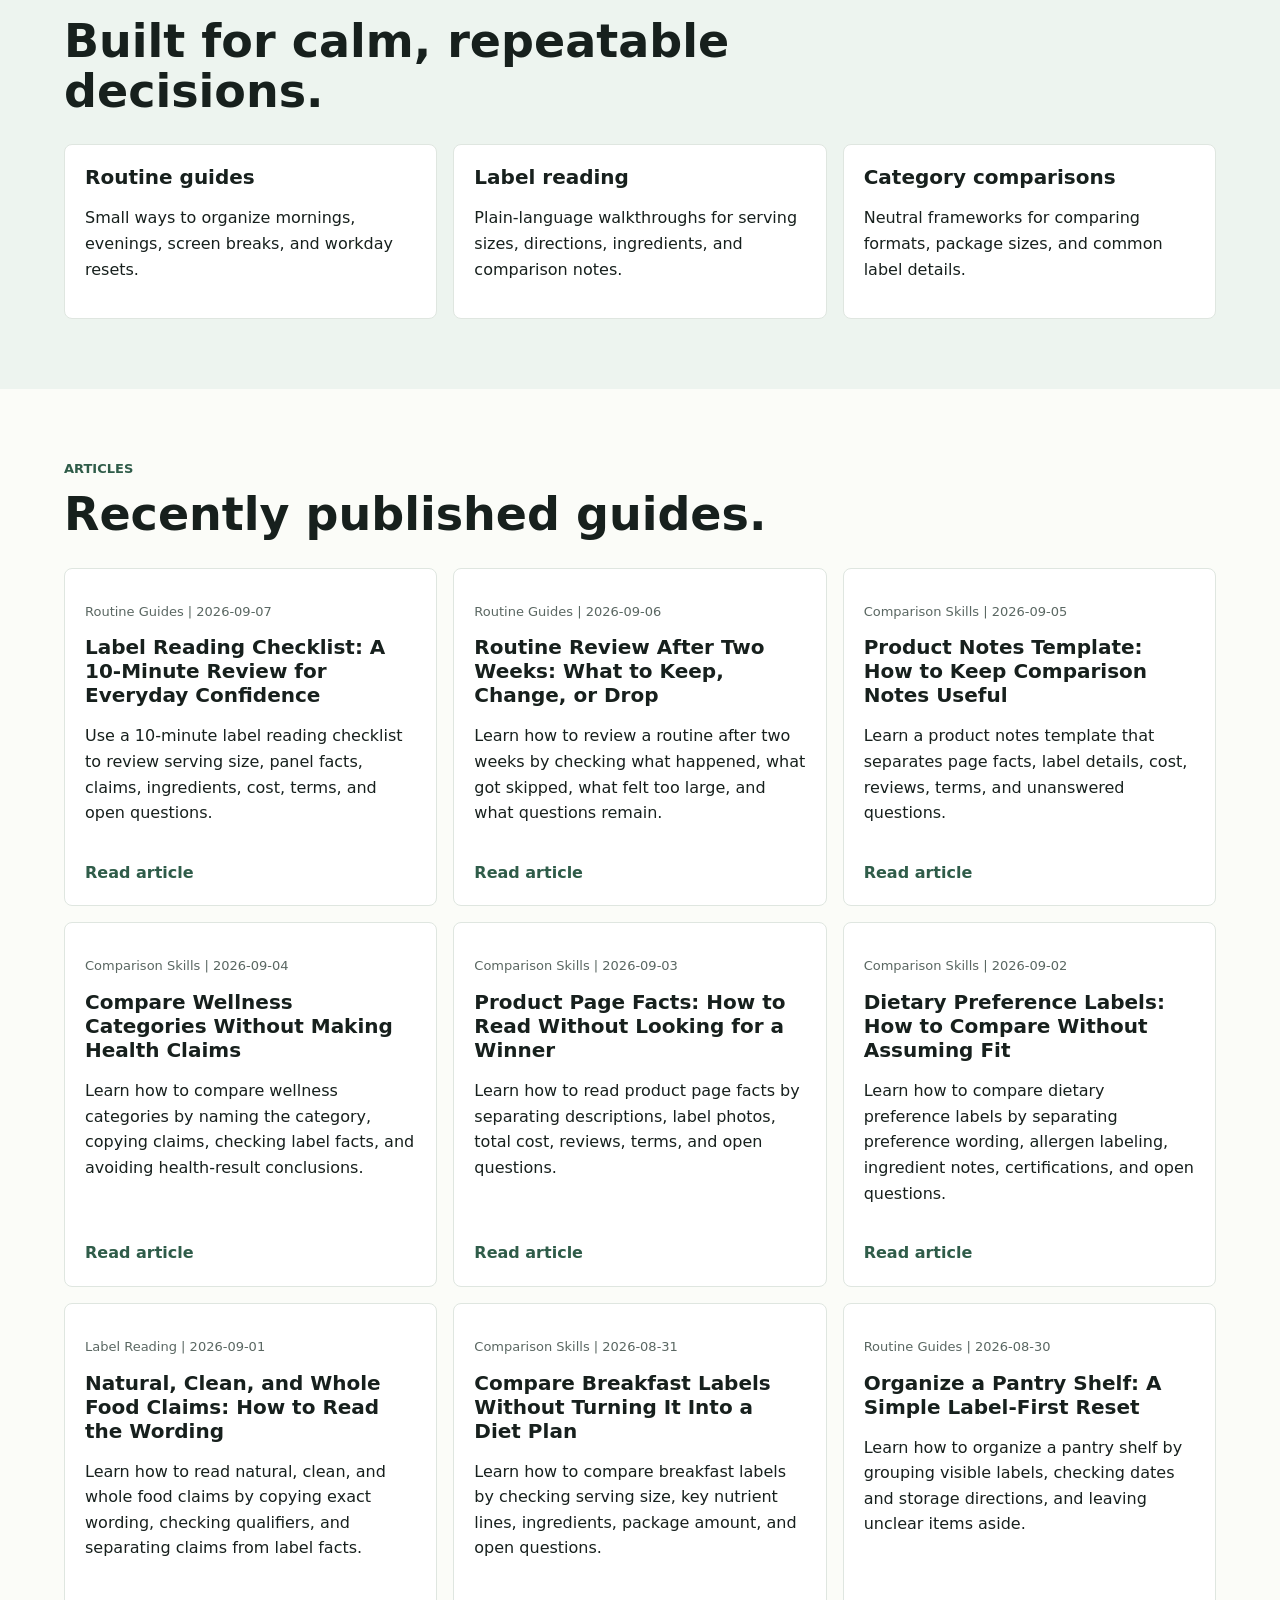
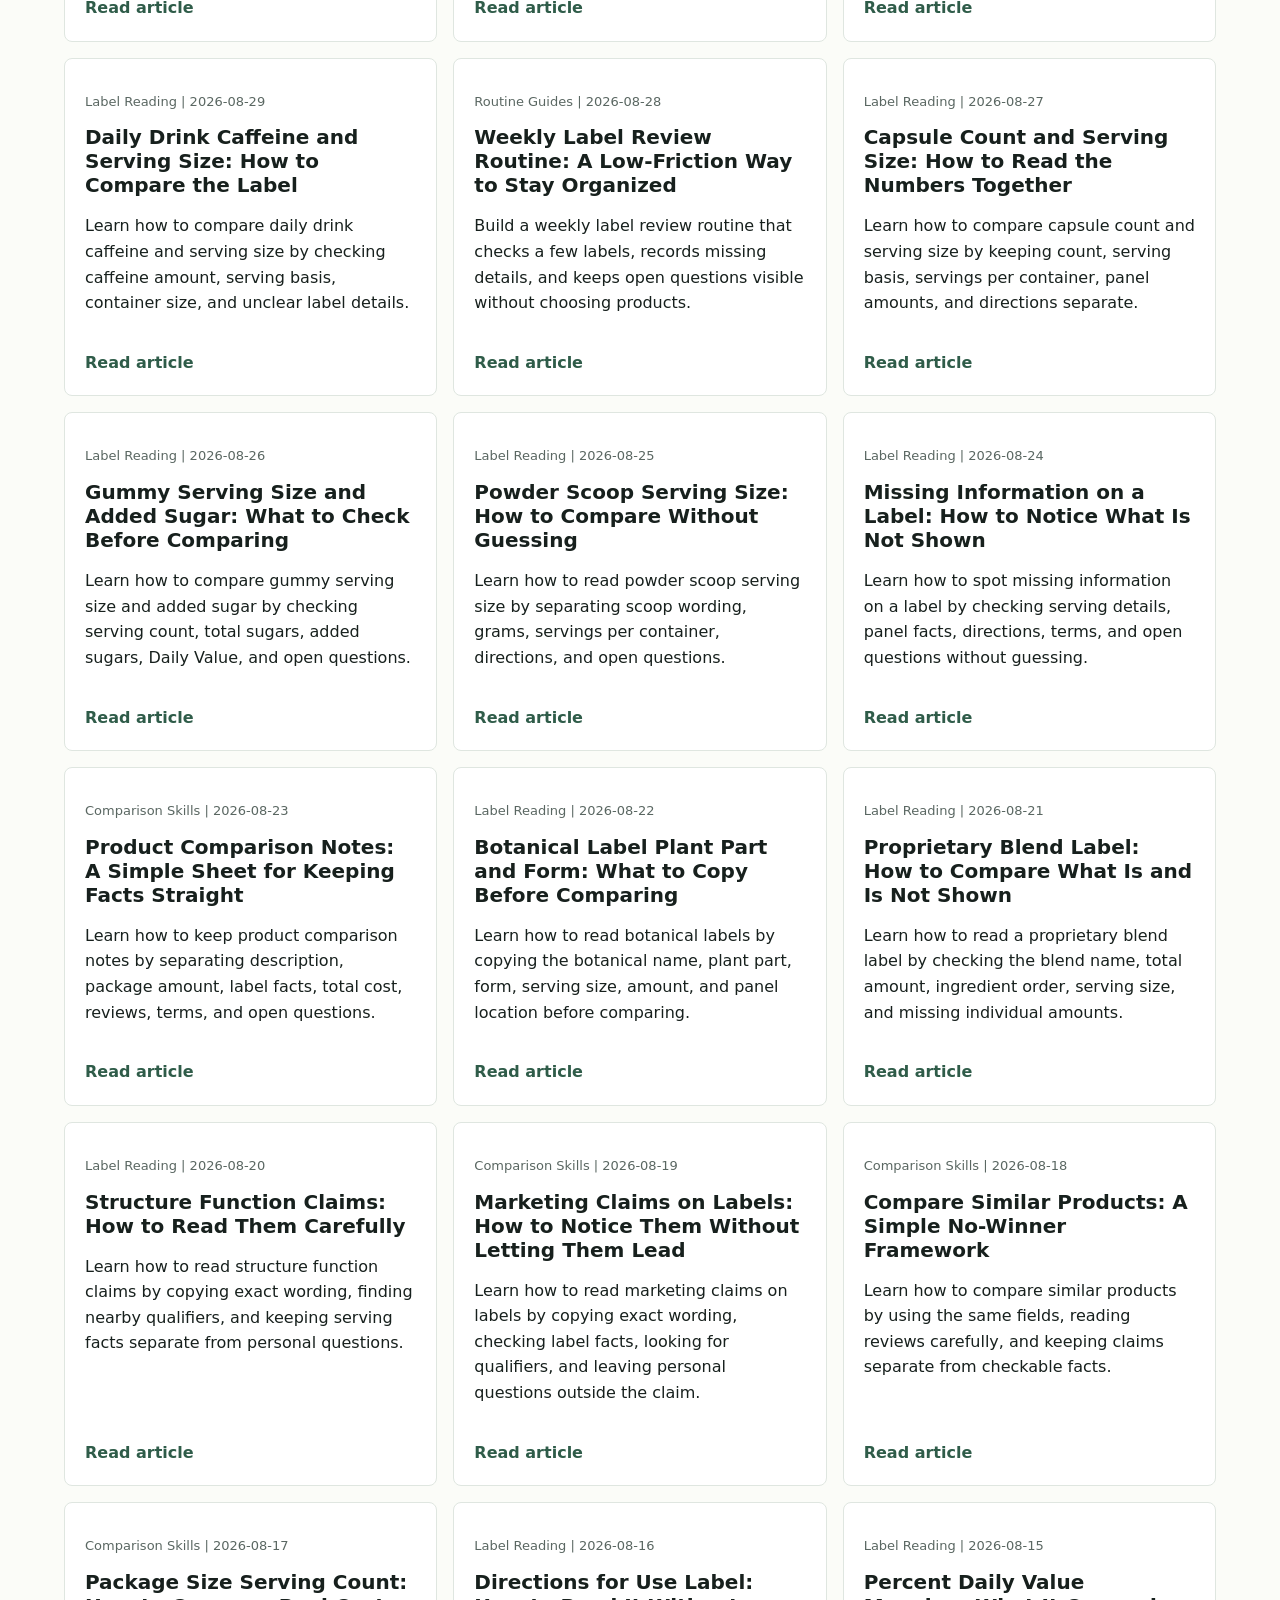
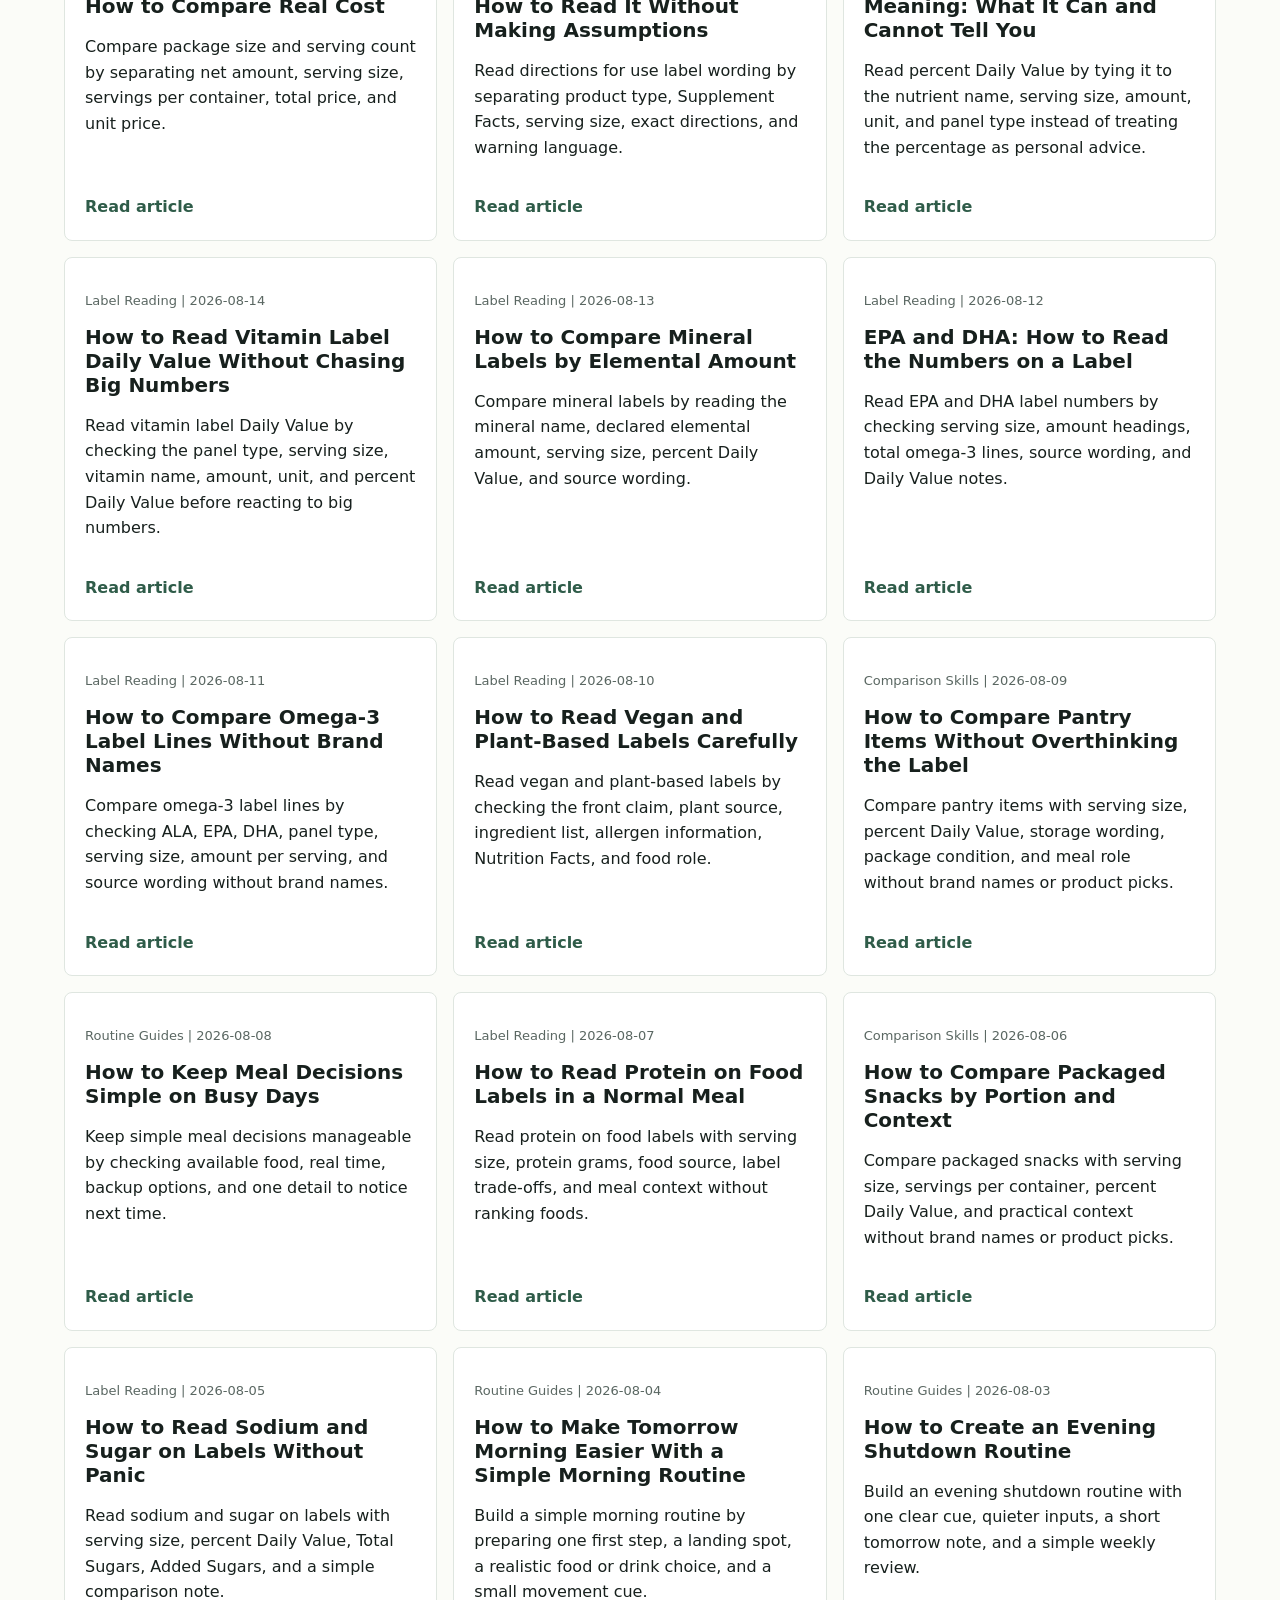
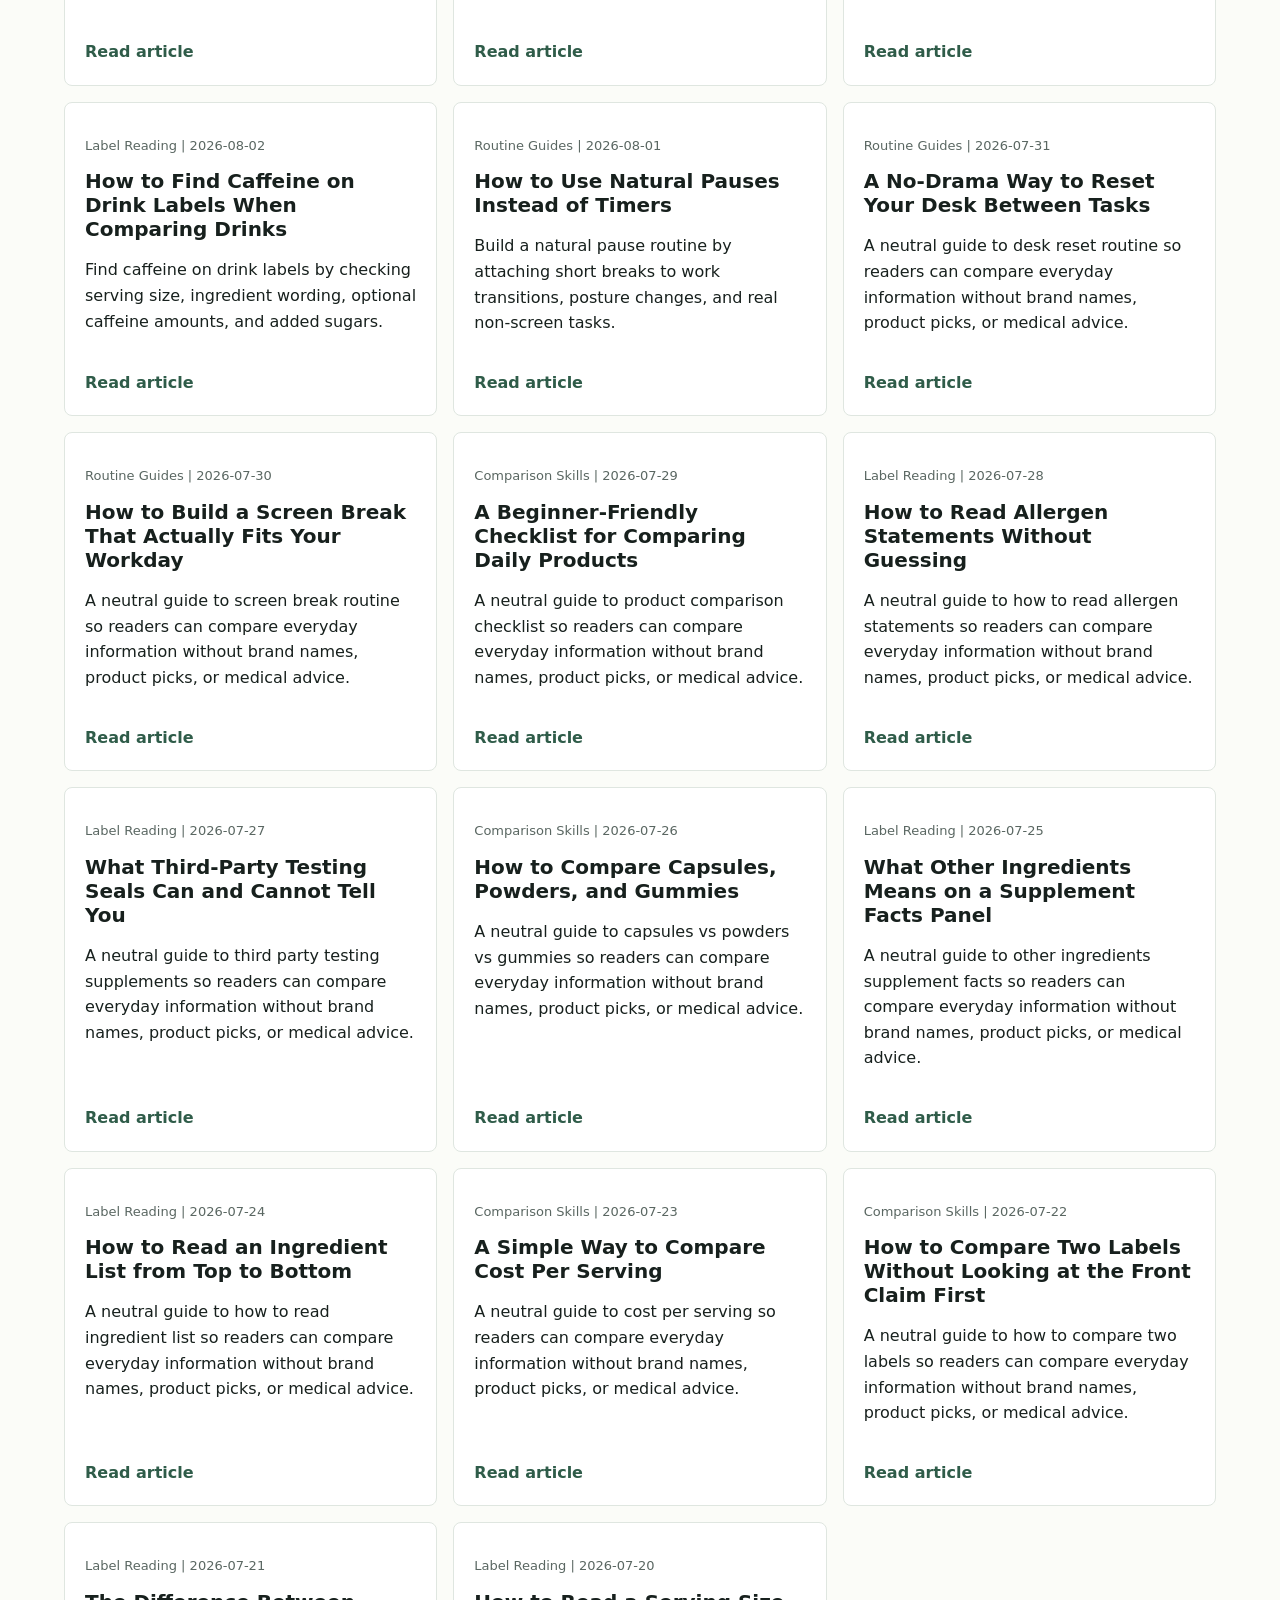
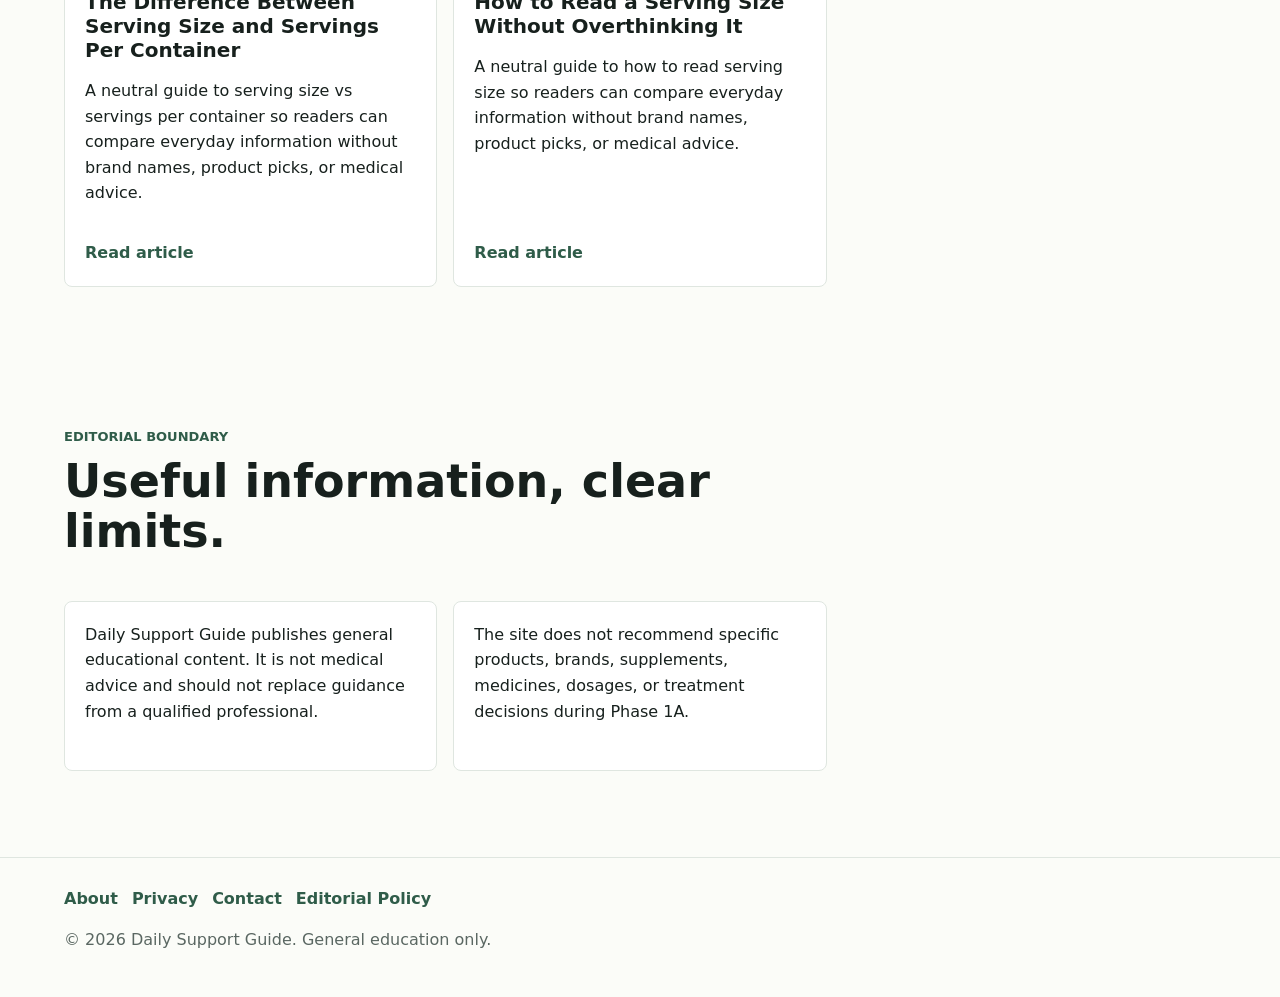
==== commit 628d8535: "Add nutrient series author framework" ====
--- a/index.html
+++ b/index.html
@@ -103,6 +103,7 @@
       <p>&copy; <span id="year"></span> Daily Support Guide. General education only.</p>
     </footer>
 
+    <script src="assets/authors.js?v=authors-20260816"></script>
     <script src="assets/content.js?v=quiz-1784646000"></script>
     <script src="assets/app-loader.js?v=publish-20260728"></script>
   </body>
--- a/assets/styles.css
+++ b/assets/styles.css
@@ -286,6 +286,13 @@
   font-size: 13px;
 }
 
+.byline {
+  margin: 14px 0 24px;
+  color: var(--sage-dark);
+  font-size: 15px;
+  font-weight: 720;
+}
+
 .article-shell {
   padding: 56px clamp(18px, 5vw, 72px);
 }
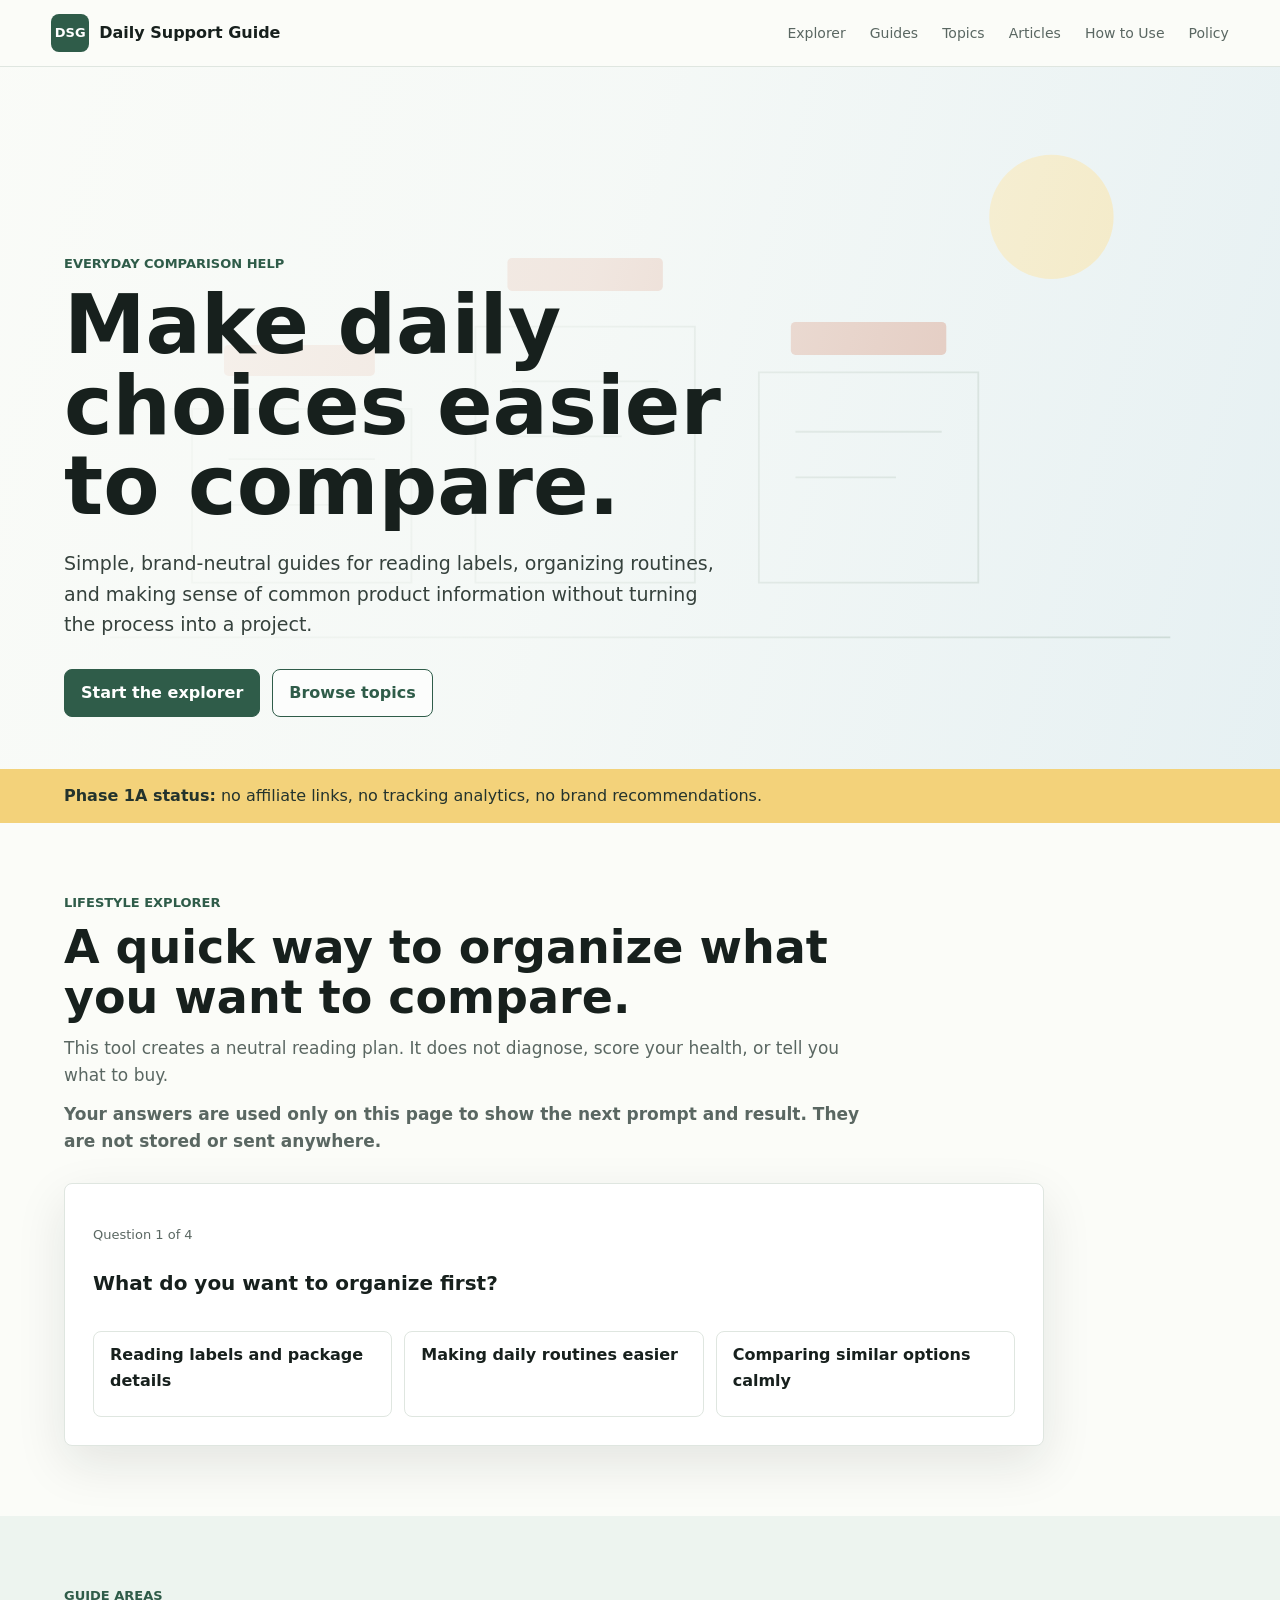
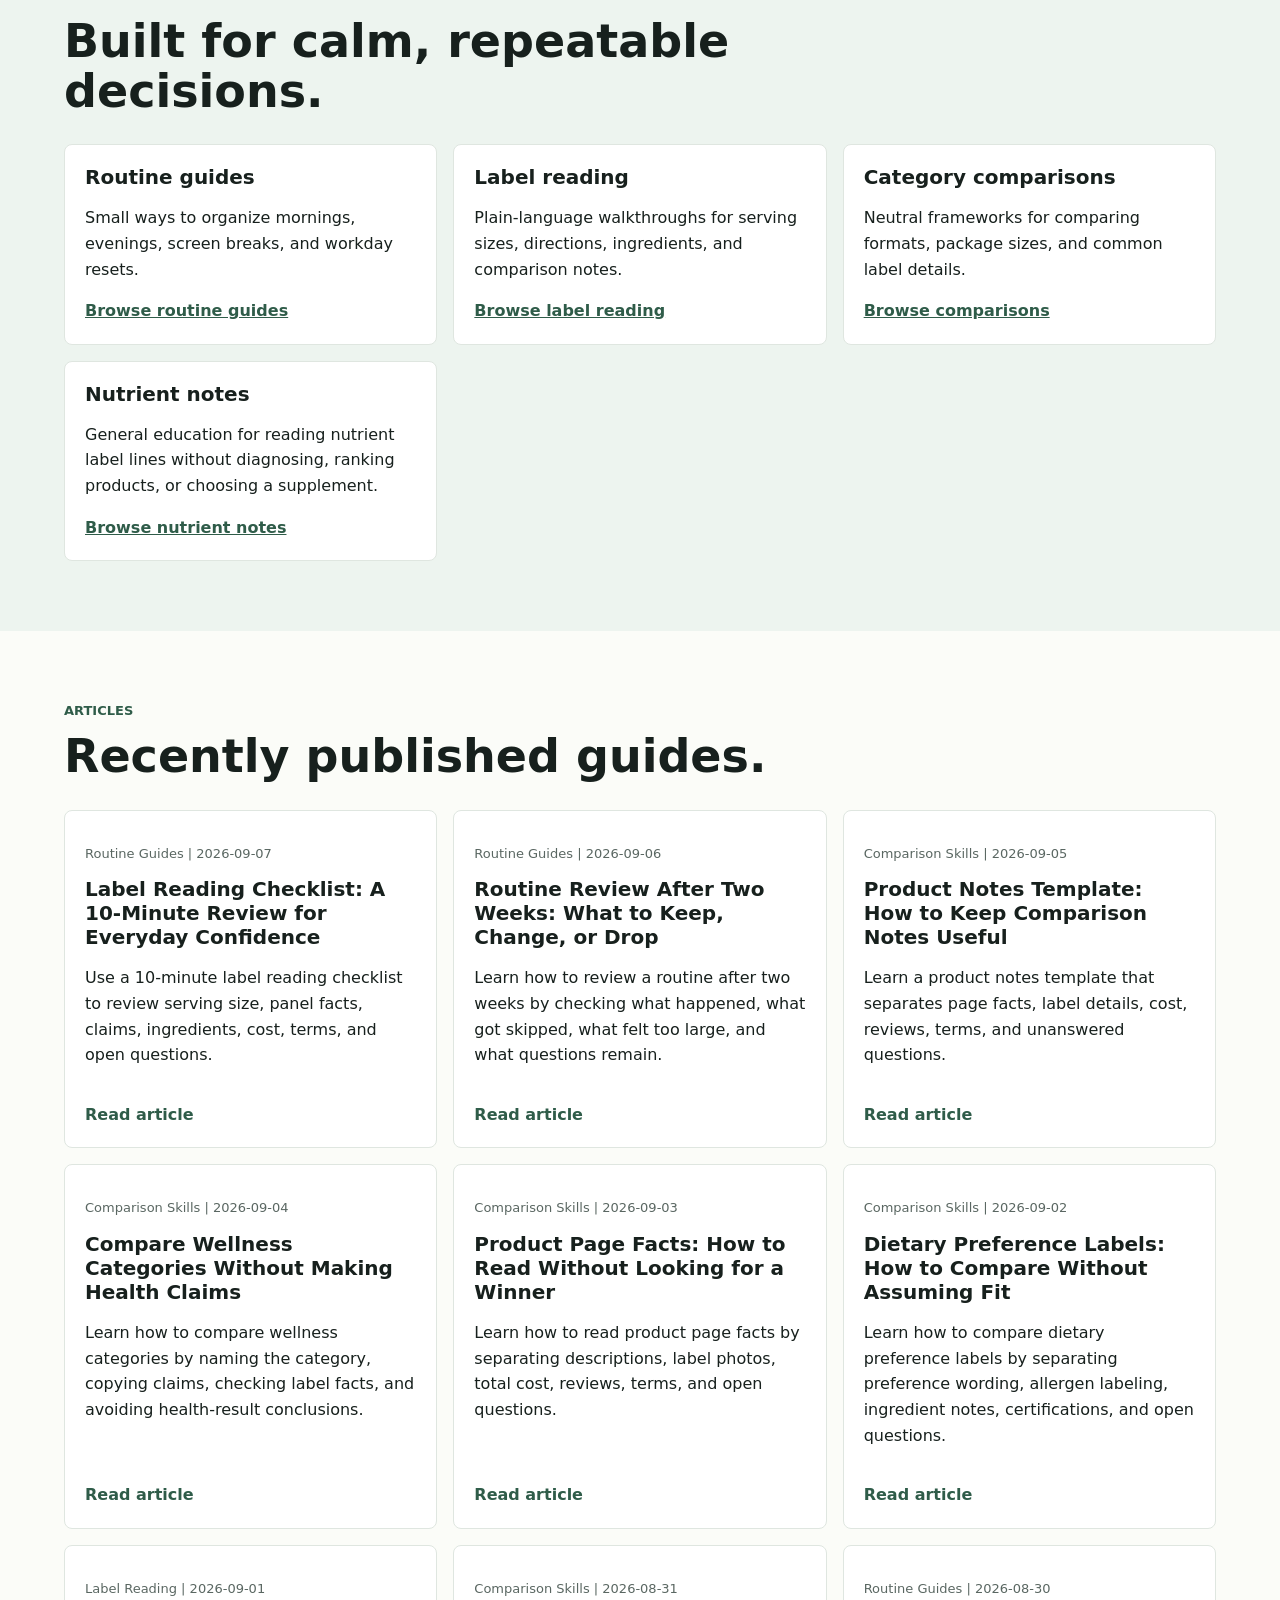
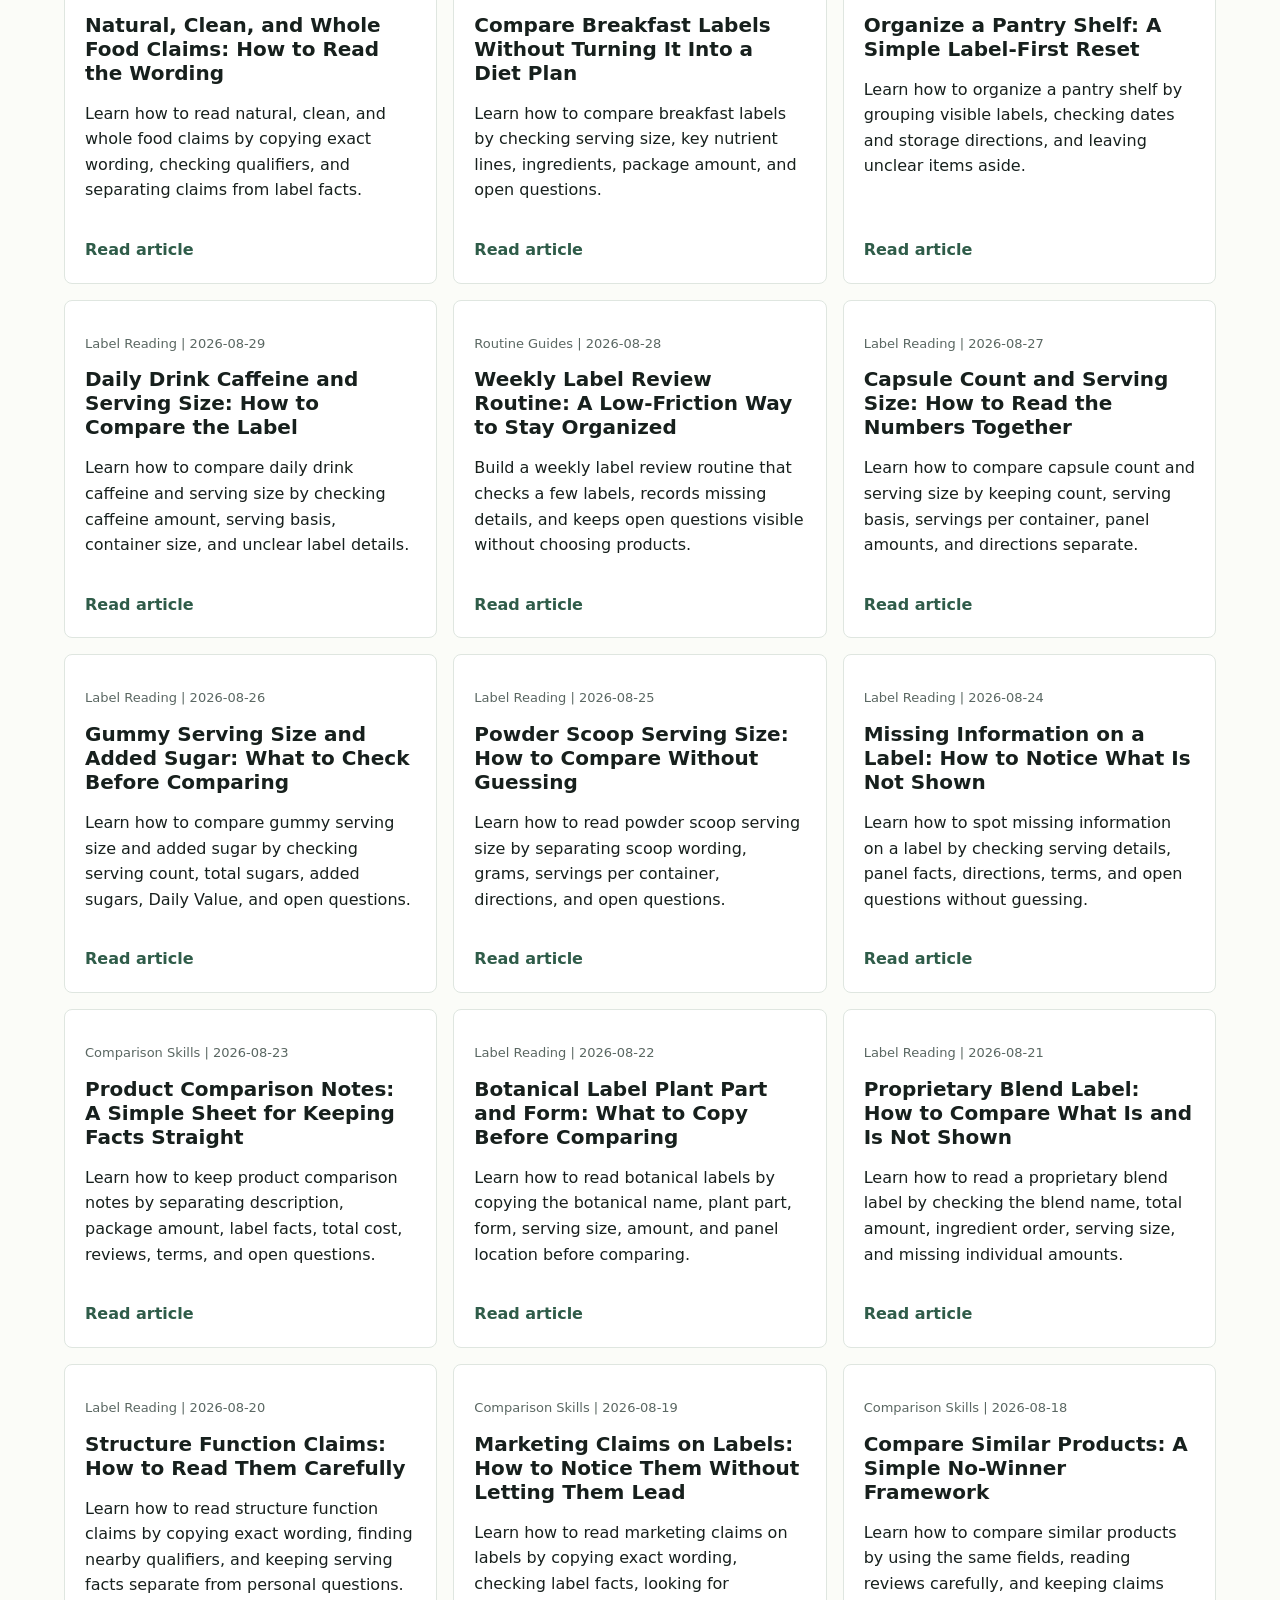
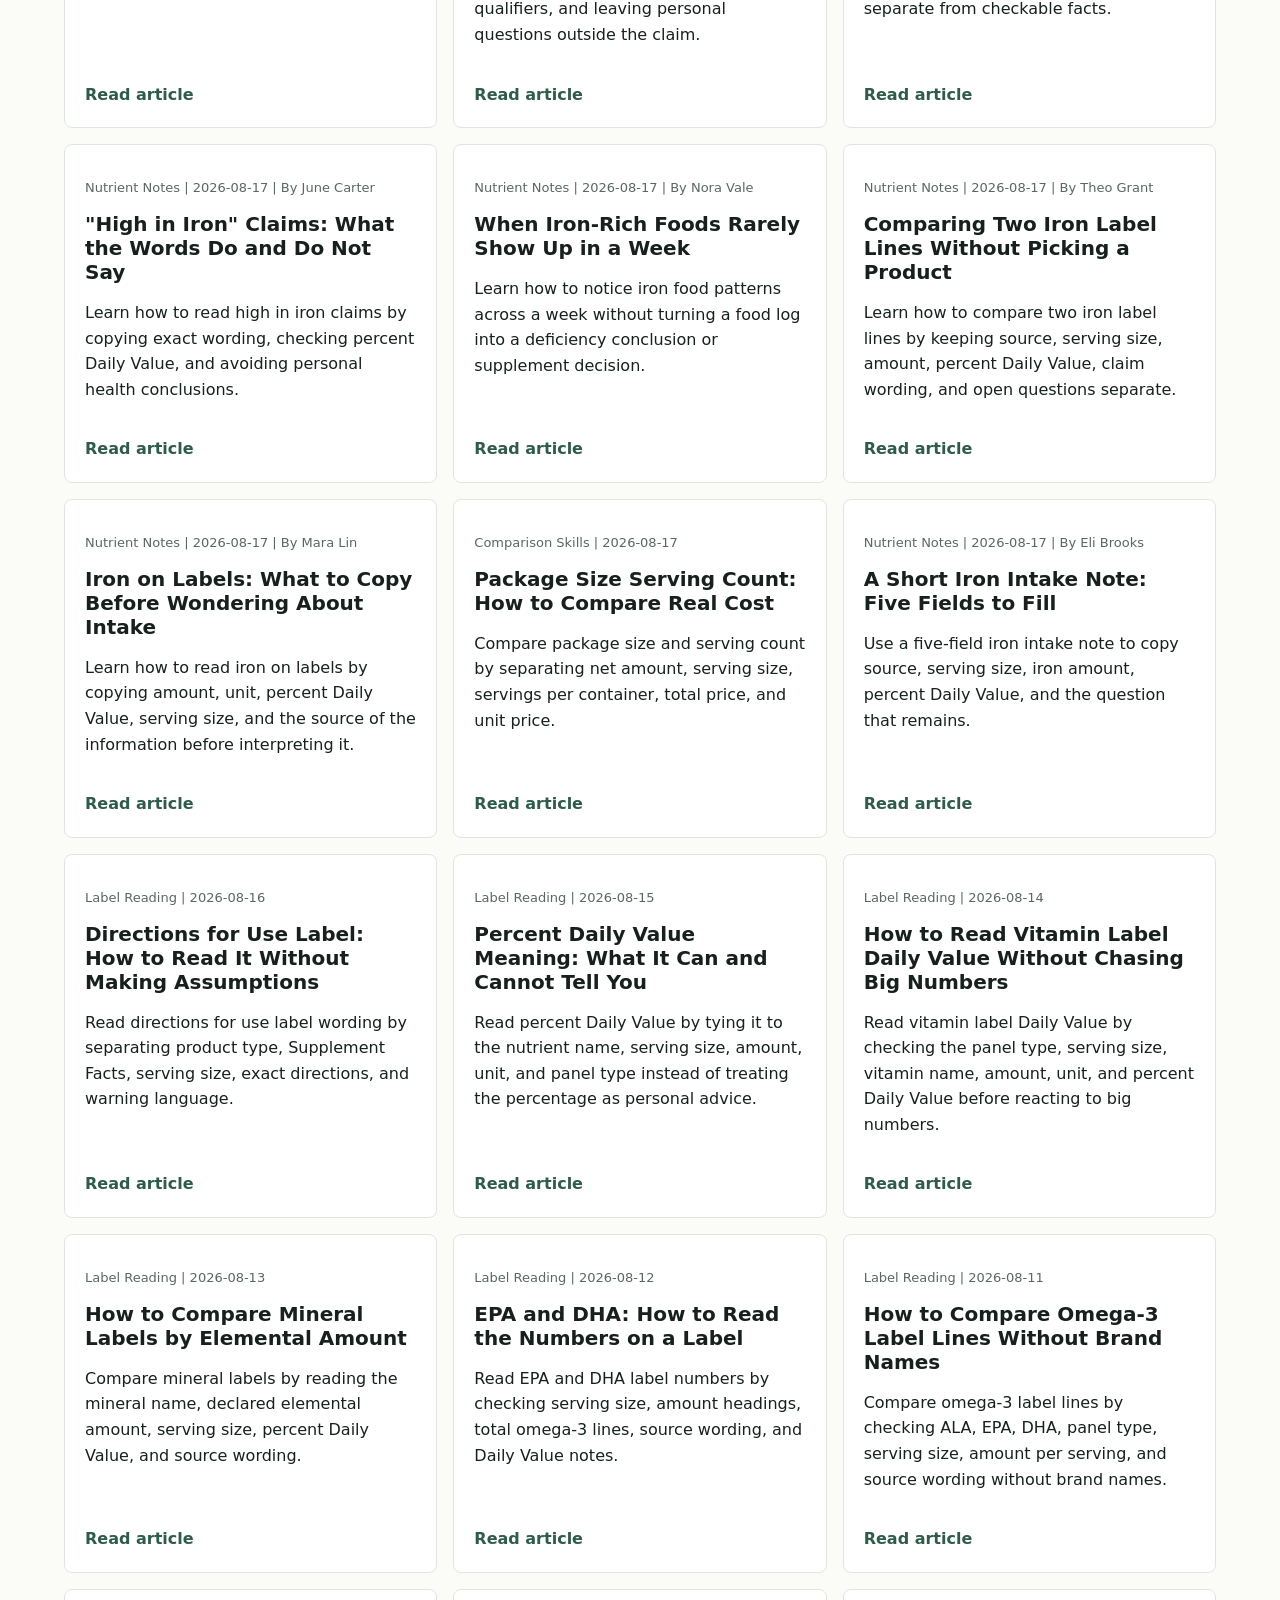
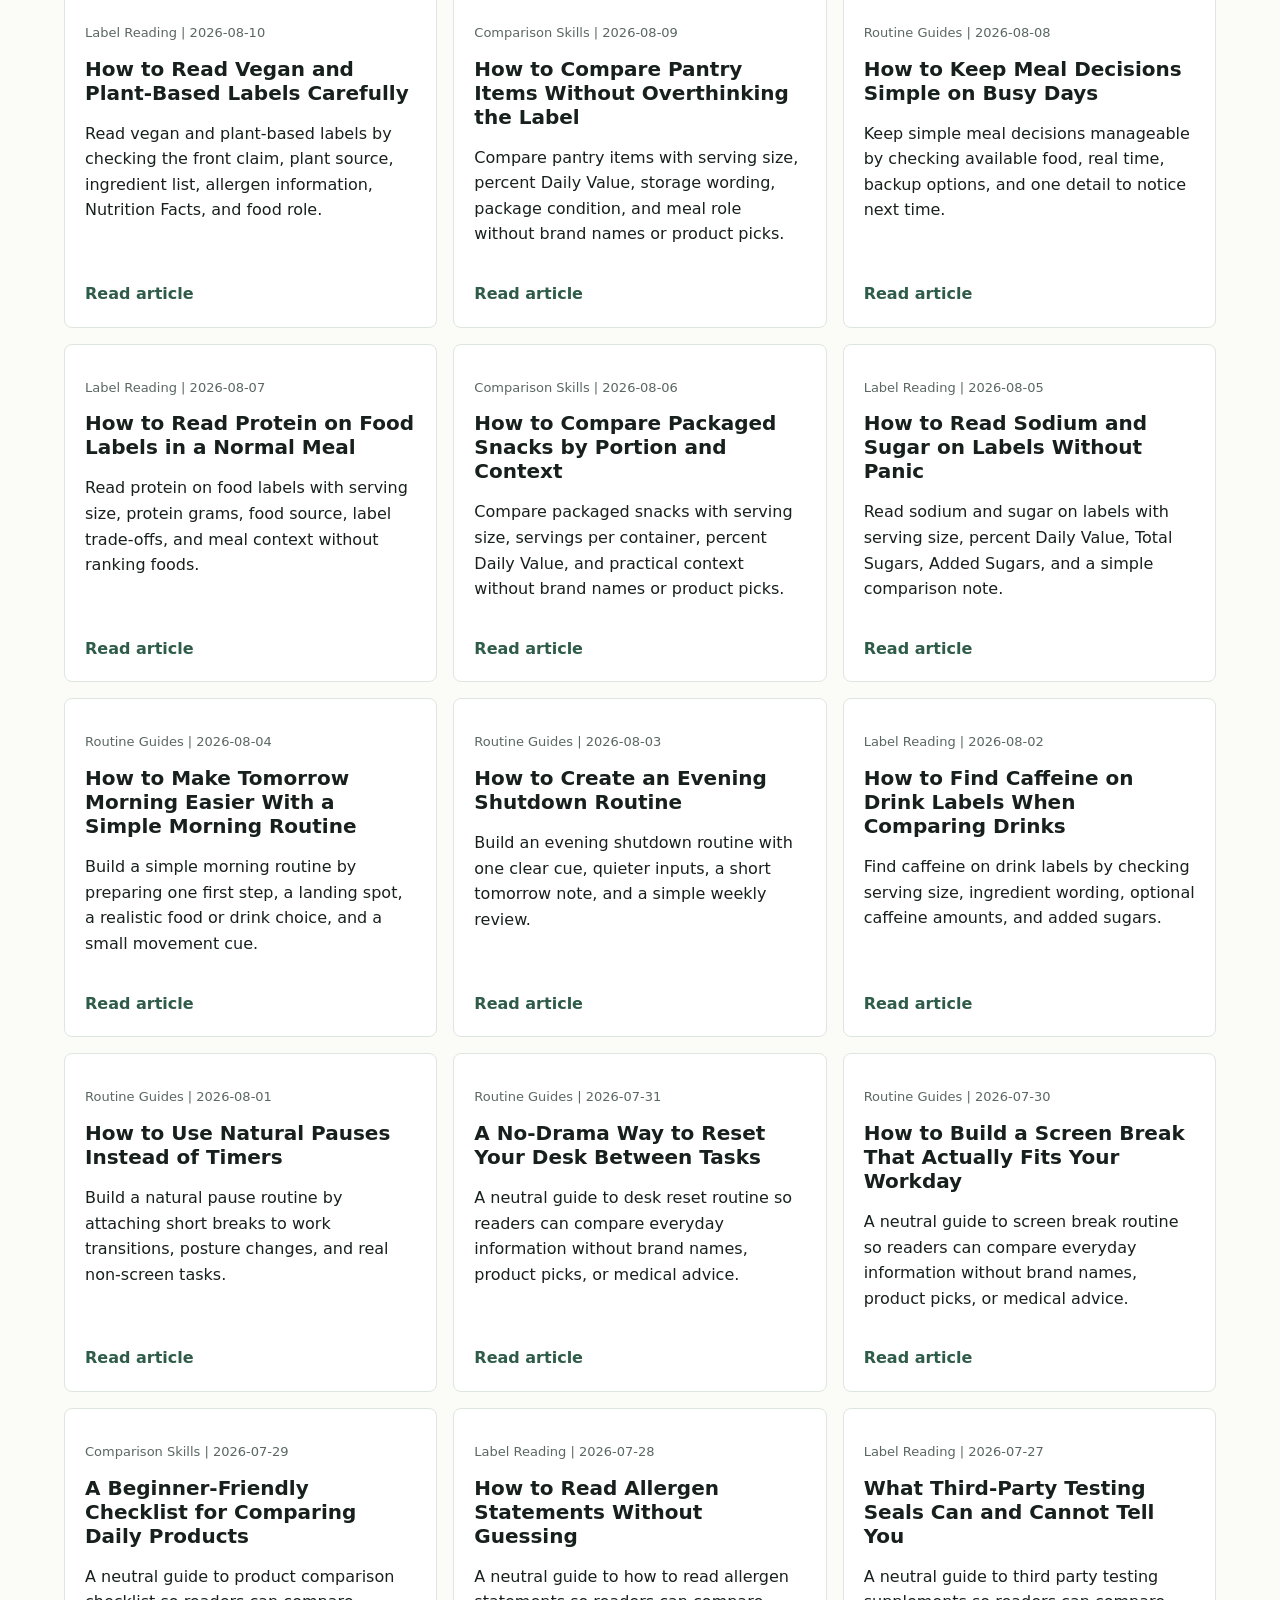
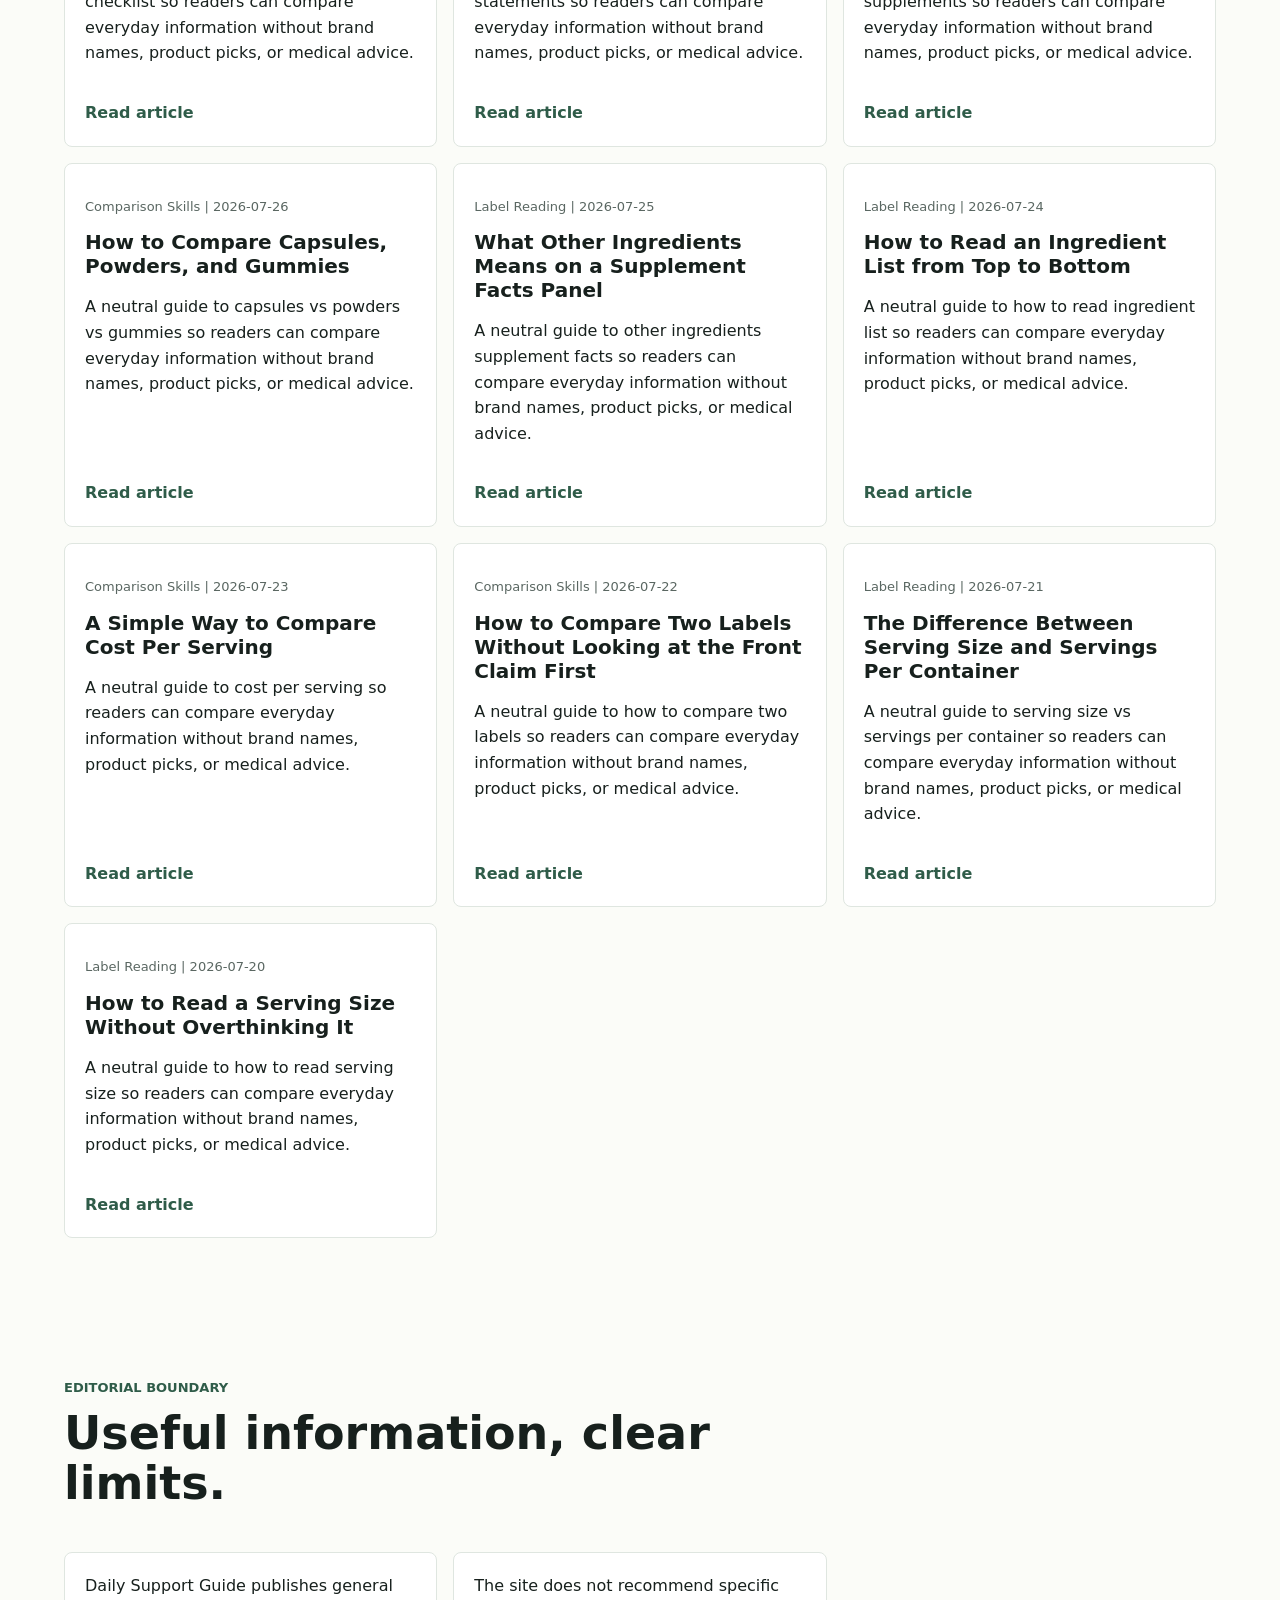
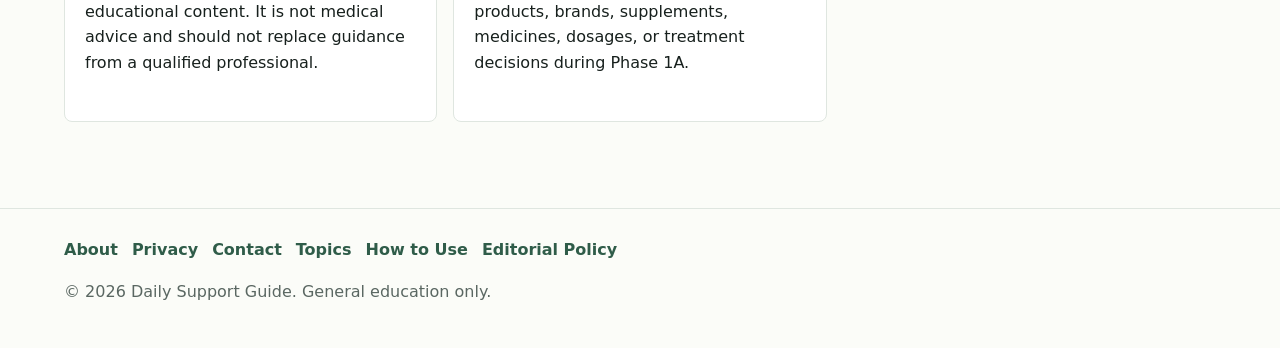
==== commit 84f3d469: "Add topic discovery and publish monitoring" ====
--- a/index.html
+++ b/index.html
@@ -17,7 +17,9 @@
       <nav aria-label="Primary navigation">
         <a href="#explorer">Explorer</a>
         <a href="#guides">Guides</a>
+        <a href="topics.html">Topics</a>
         <a href="#articles">Articles</a>
+        <a href="how-to-use.html">How to Use</a>
         <a href="editorial-policy.html">Policy</a>
       </nav>
     </header>
@@ -30,7 +32,7 @@
           <p class="hero-copy">Simple, brand-neutral guides for reading labels, organizing routines, and making sense of common product information without turning the process into a project.</p>
           <div class="hero-actions">
             <a class="button primary" href="#explorer">Start the explorer</a>
-            <a class="button secondary" href="#articles">Read the guides</a>
+            <a class="button secondary" href="topics.html">Browse topics</a>
           </div>
         </div>
       </section>
@@ -61,14 +63,22 @@
           <article class="guide-card">
             <h3>Routine guides</h3>
             <p>Small ways to organize mornings, evenings, screen breaks, and workday resets.</p>
+            <a href="topics.html#routine-guides">Browse routine guides</a>
           </article>
           <article class="guide-card">
             <h3>Label reading</h3>
             <p>Plain-language walkthroughs for serving sizes, directions, ingredients, and comparison notes.</p>
+            <a href="topics.html#label-reading">Browse label reading</a>
           </article>
           <article class="guide-card">
             <h3>Category comparisons</h3>
             <p>Neutral frameworks for comparing formats, package sizes, and common label details.</p>
+            <a href="topics.html#comparison-skills">Browse comparisons</a>
+          </article>
+          <article class="guide-card">
+            <h3>Nutrient notes</h3>
+            <p>General education for reading nutrient label lines without diagnosing, ranking products, or choosing a supplement.</p>
+            <a href="topics.html#nutrient-notes">Browse nutrient notes</a>
           </article>
         </div>
       </section>
@@ -98,6 +108,8 @@
         <a href="about.html">About</a>
         <a href="privacy.html">Privacy</a>
         <a href="contact.html">Contact</a>
+        <a href="topics.html">Topics</a>
+        <a href="how-to-use.html">How to Use</a>
         <a href="editorial-policy.html">Editorial Policy</a>
       </div>
       <p>&copy; <span id="year"></span> Daily Support Guide. General education only.</p>
--- a/assets/styles.css
+++ b/assets/styles.css
@@ -251,7 +251,8 @@
 .result-grid,
 .guide-grid,
 .article-list,
-.policy-grid {
+.policy-grid,
+.hub-grid {
   display: grid;
   grid-template-columns: repeat(3, minmax(0, 1fr));
   gap: 16px;
@@ -260,6 +261,7 @@
 .result-card,
 .guide-card,
 .article-card,
+.hub-card,
 .policy-grid p {
   min-height: 170px;
   border: 1px solid var(--line);
@@ -279,6 +281,64 @@
   color: var(--sage-dark);
   font-weight: 760;
   text-decoration: none;
+}
+
+.guide-card a,
+.hub-card a,
+.page-view a {
+  color: var(--sage-dark);
+  font-weight: 760;
+}
+
+.page-hero {
+  padding: 70px clamp(18px, 5vw, 72px) 42px;
+}
+
+.page-hero h1 {
+  font-size: clamp(38px, 6vw, 68px);
+}
+
+.page-hero p:not(.eyebrow) {
+  width: min(760px, 100%);
+  color: #35413c;
+  font-size: 18px;
+}
+
+.topic-index {
+  display: grid;
+  gap: 44px;
+}
+
+.topic-section {
+  scroll-margin-top: 110px;
+}
+
+.topic-section h2 {
+  margin-bottom: 10px;
+}
+
+.topic-description {
+  width: min(820px, 100%);
+  margin: 0 0 22px;
+  color: var(--muted);
+  font-size: 17px;
+}
+
+.compact-list .article-card {
+  min-height: 250px;
+}
+
+.hub-card {
+  min-height: 210px;
+}
+
+.plain-link-list {
+  margin: 12px 0 0;
+  padding-left: 18px;
+}
+
+.plain-link-list li + li {
+  margin-top: 8px;
 }
 
 .meta {
@@ -391,7 +451,8 @@
   .result-grid,
   .guide-grid,
   .article-list,
-  .policy-grid {
+  .policy-grid,
+  .hub-grid {
     grid-template-columns: 1fr;
   }
 }
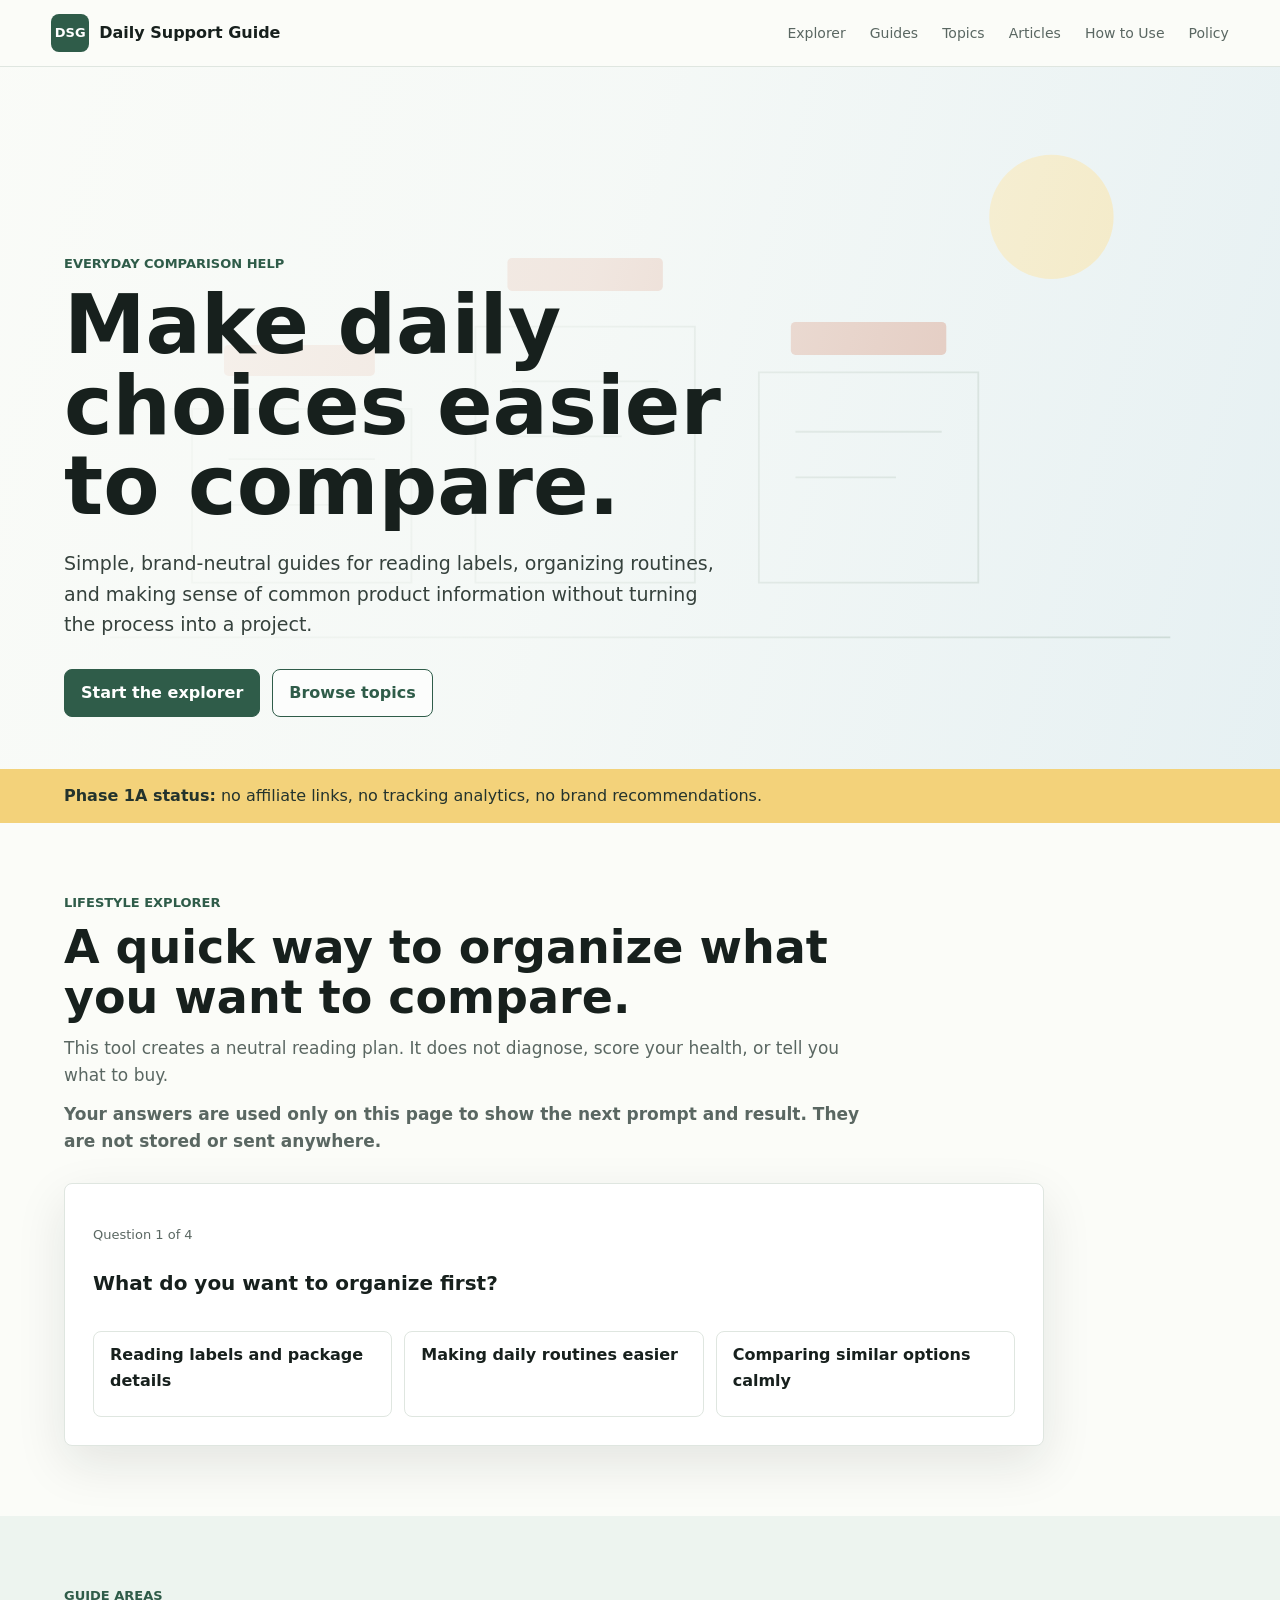
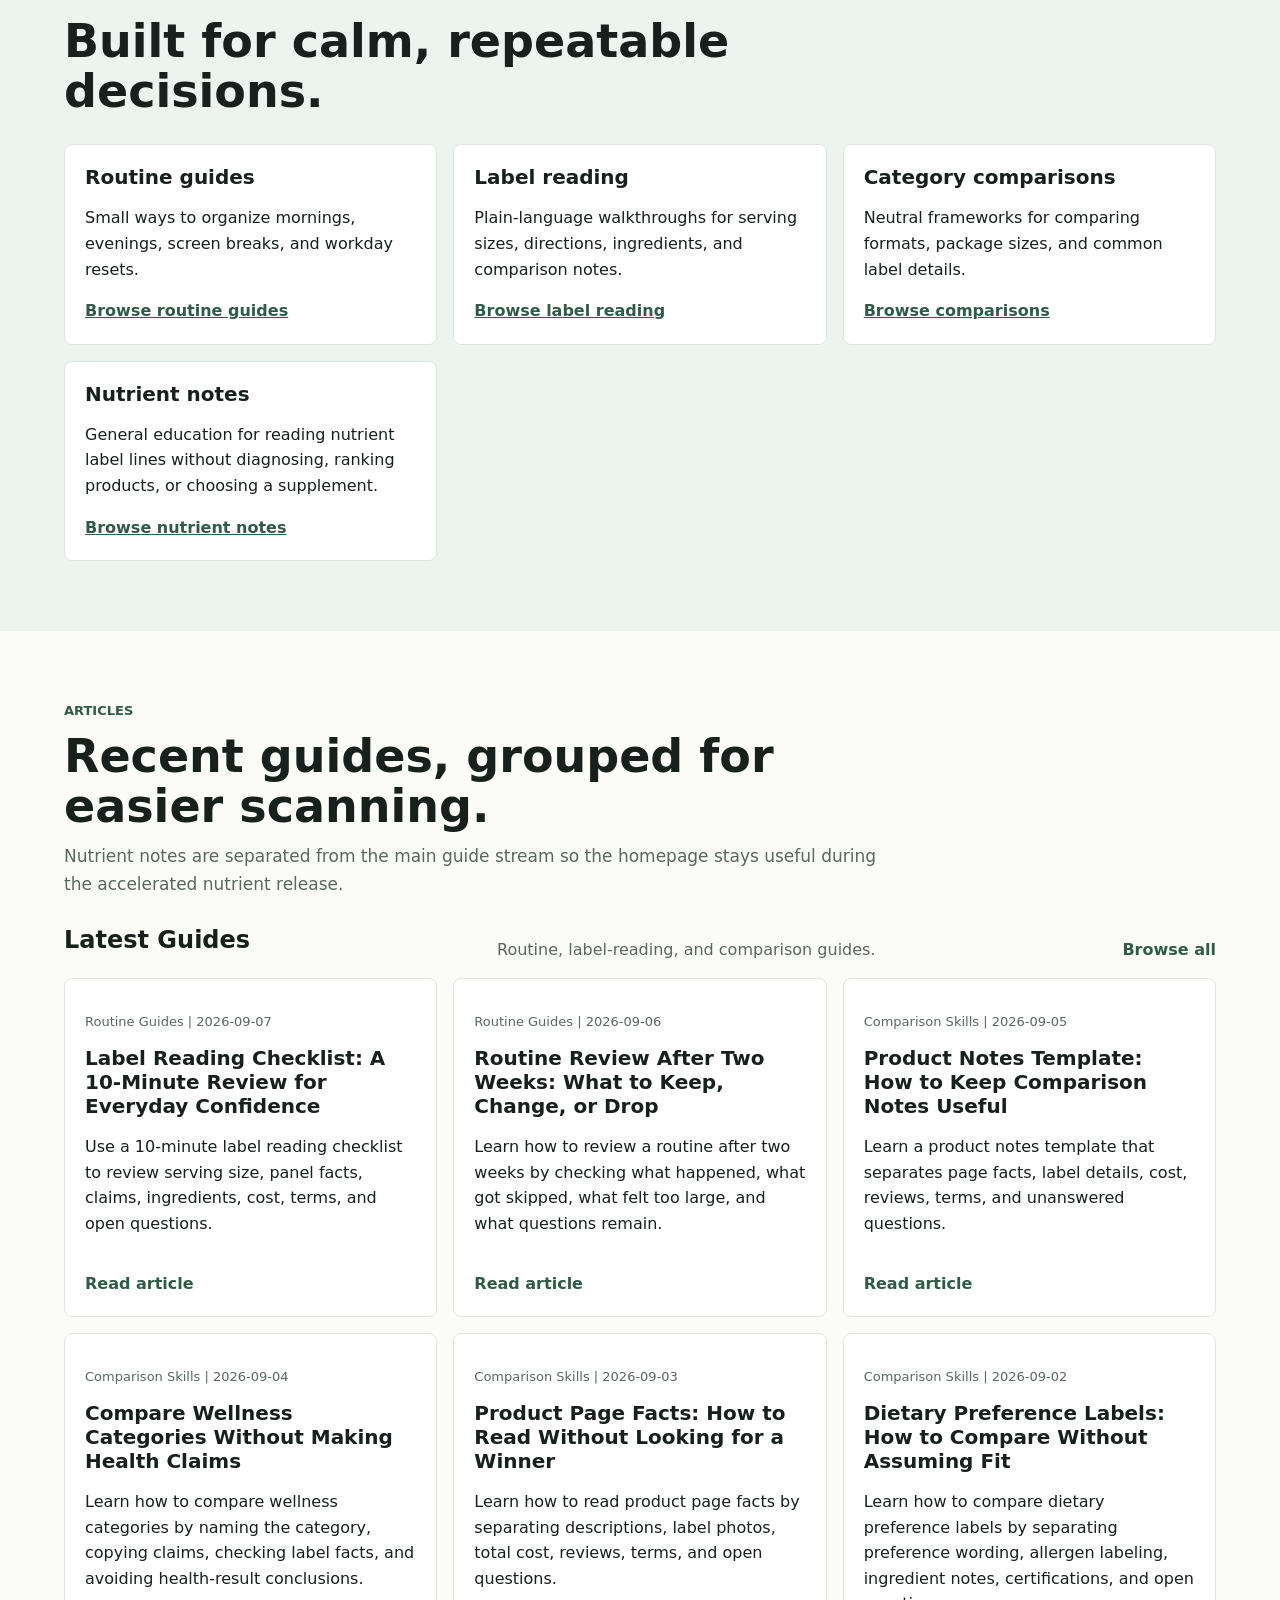
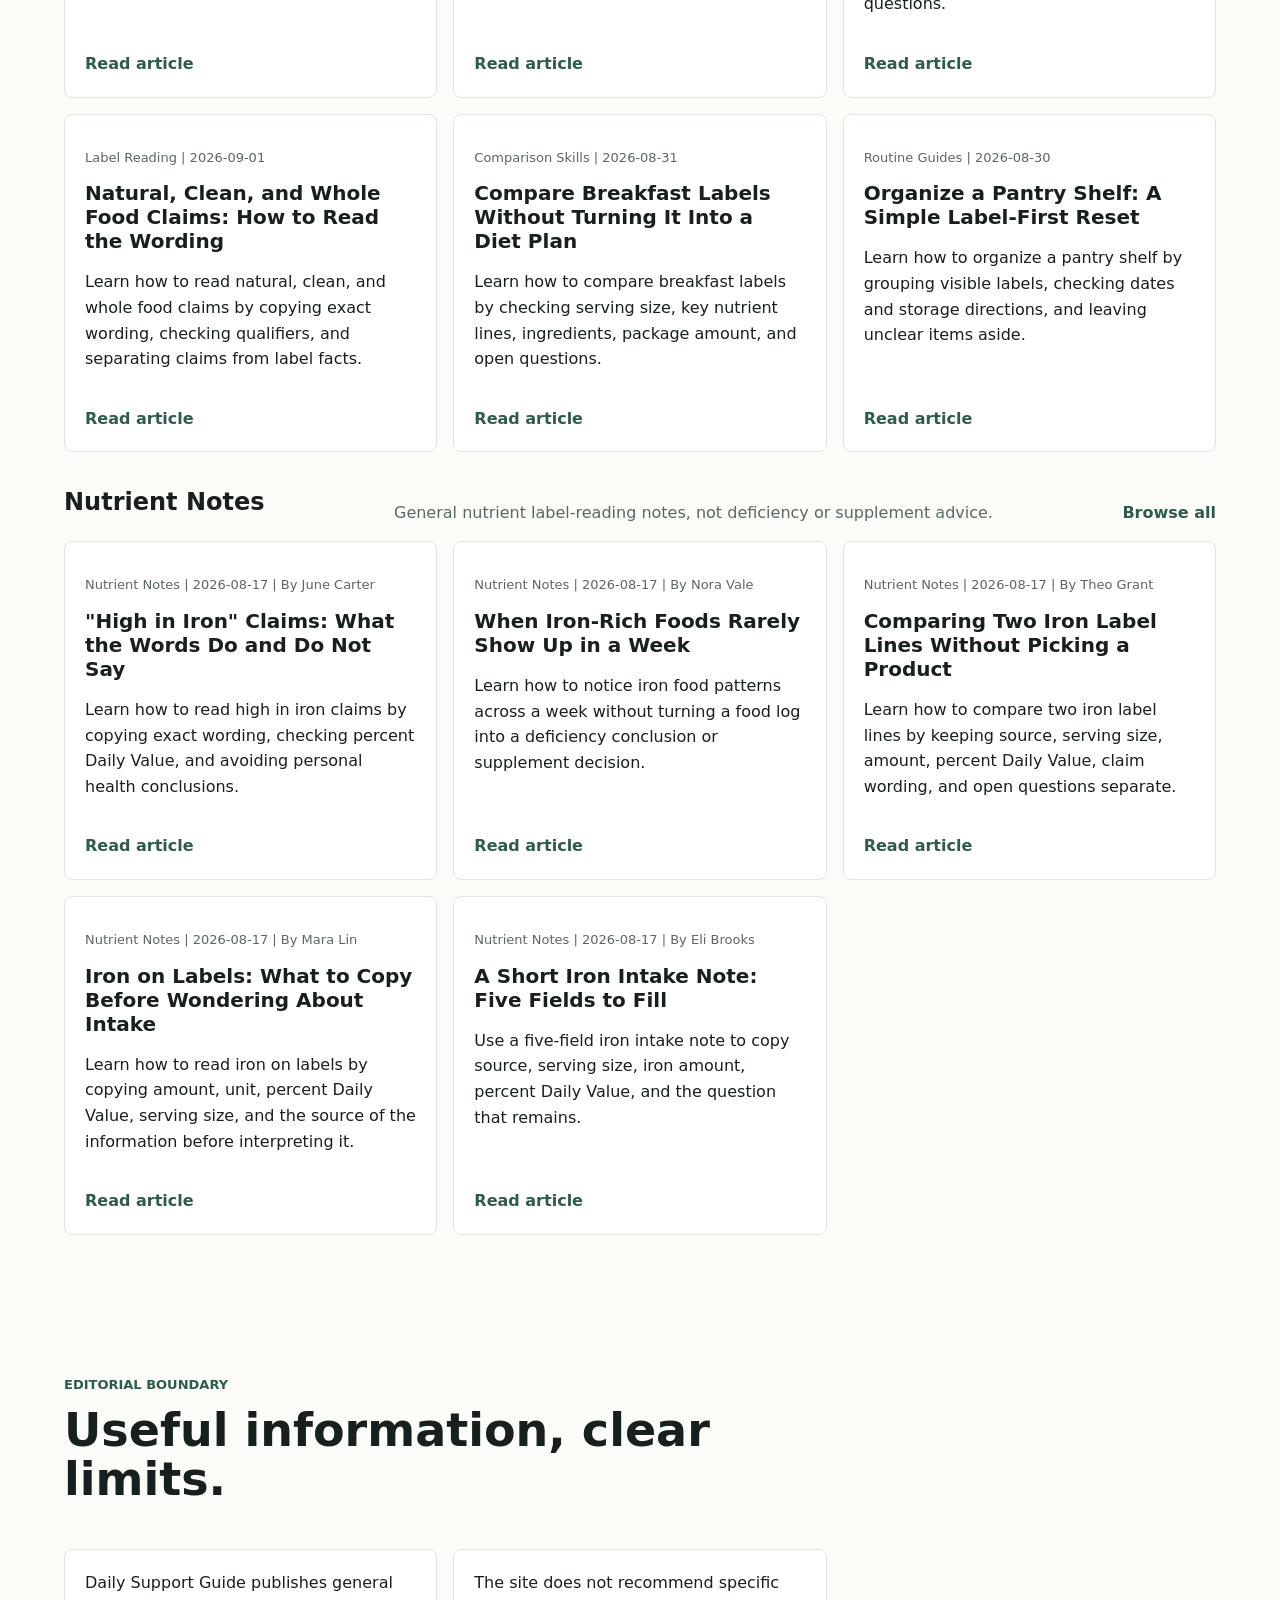
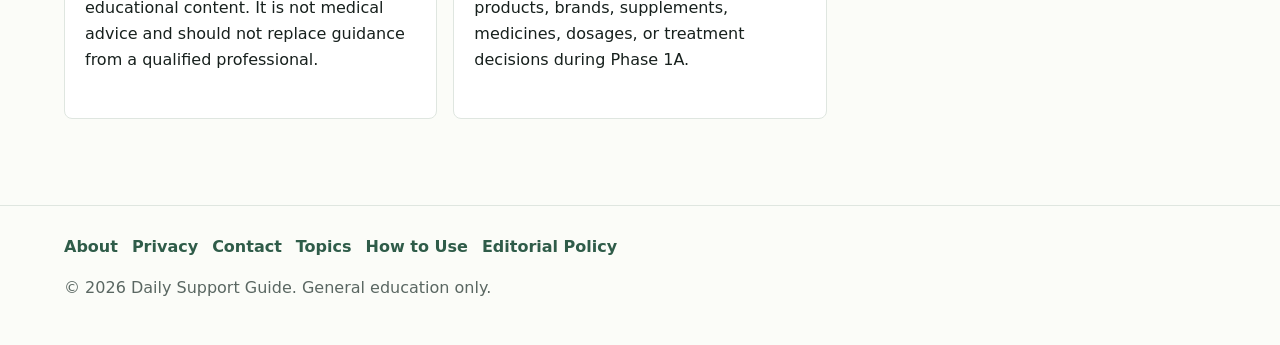
==== commit 9bca86f8: "Separate homepage guide sections" ====
--- a/index.html
+++ b/index.html
@@ -86,9 +86,10 @@
       <section id="articles" class="section">
         <div class="section-heading">
           <p class="eyebrow">Articles</p>
-          <h2>Recently published guides.</h2>
+          <h2>Recent guides, grouped for easier scanning.</h2>
+          <p>Nutrient notes are separated from the main guide stream so the homepage stays useful during the accelerated nutrient release.</p>
         </div>
-        <div id="articleList" class="article-list"></div>
+        <div id="articleList" class="article-sections"></div>
       </section>
 
       <section id="policy" class="section policy">
--- a/assets/styles.css
+++ b/assets/styles.css
@@ -341,6 +341,39 @@
   margin-top: 8px;
 }
 
+.article-sections {
+  display: grid;
+  gap: 36px;
+}
+
+.article-group {
+  display: grid;
+  gap: 16px;
+}
+
+.article-group-heading {
+  display: flex;
+  align-items: end;
+  justify-content: space-between;
+  gap: 18px;
+}
+
+.article-group-heading h3 {
+  font-size: 24px;
+}
+
+.article-group-heading p {
+  margin: 4px 0 0;
+  color: var(--muted);
+}
+
+.text-link {
+  flex: 0 0 auto;
+  color: var(--sage-dark);
+  font-weight: 760;
+  text-decoration: none;
+}
+
 .meta {
   color: var(--muted);
   font-size: 13px;
@@ -454,6 +487,11 @@
   .policy-grid,
   .hub-grid {
     grid-template-columns: 1fr;
+  }
+
+  .article-group-heading {
+    align-items: flex-start;
+    flex-direction: column;
   }
 }
 :root {
